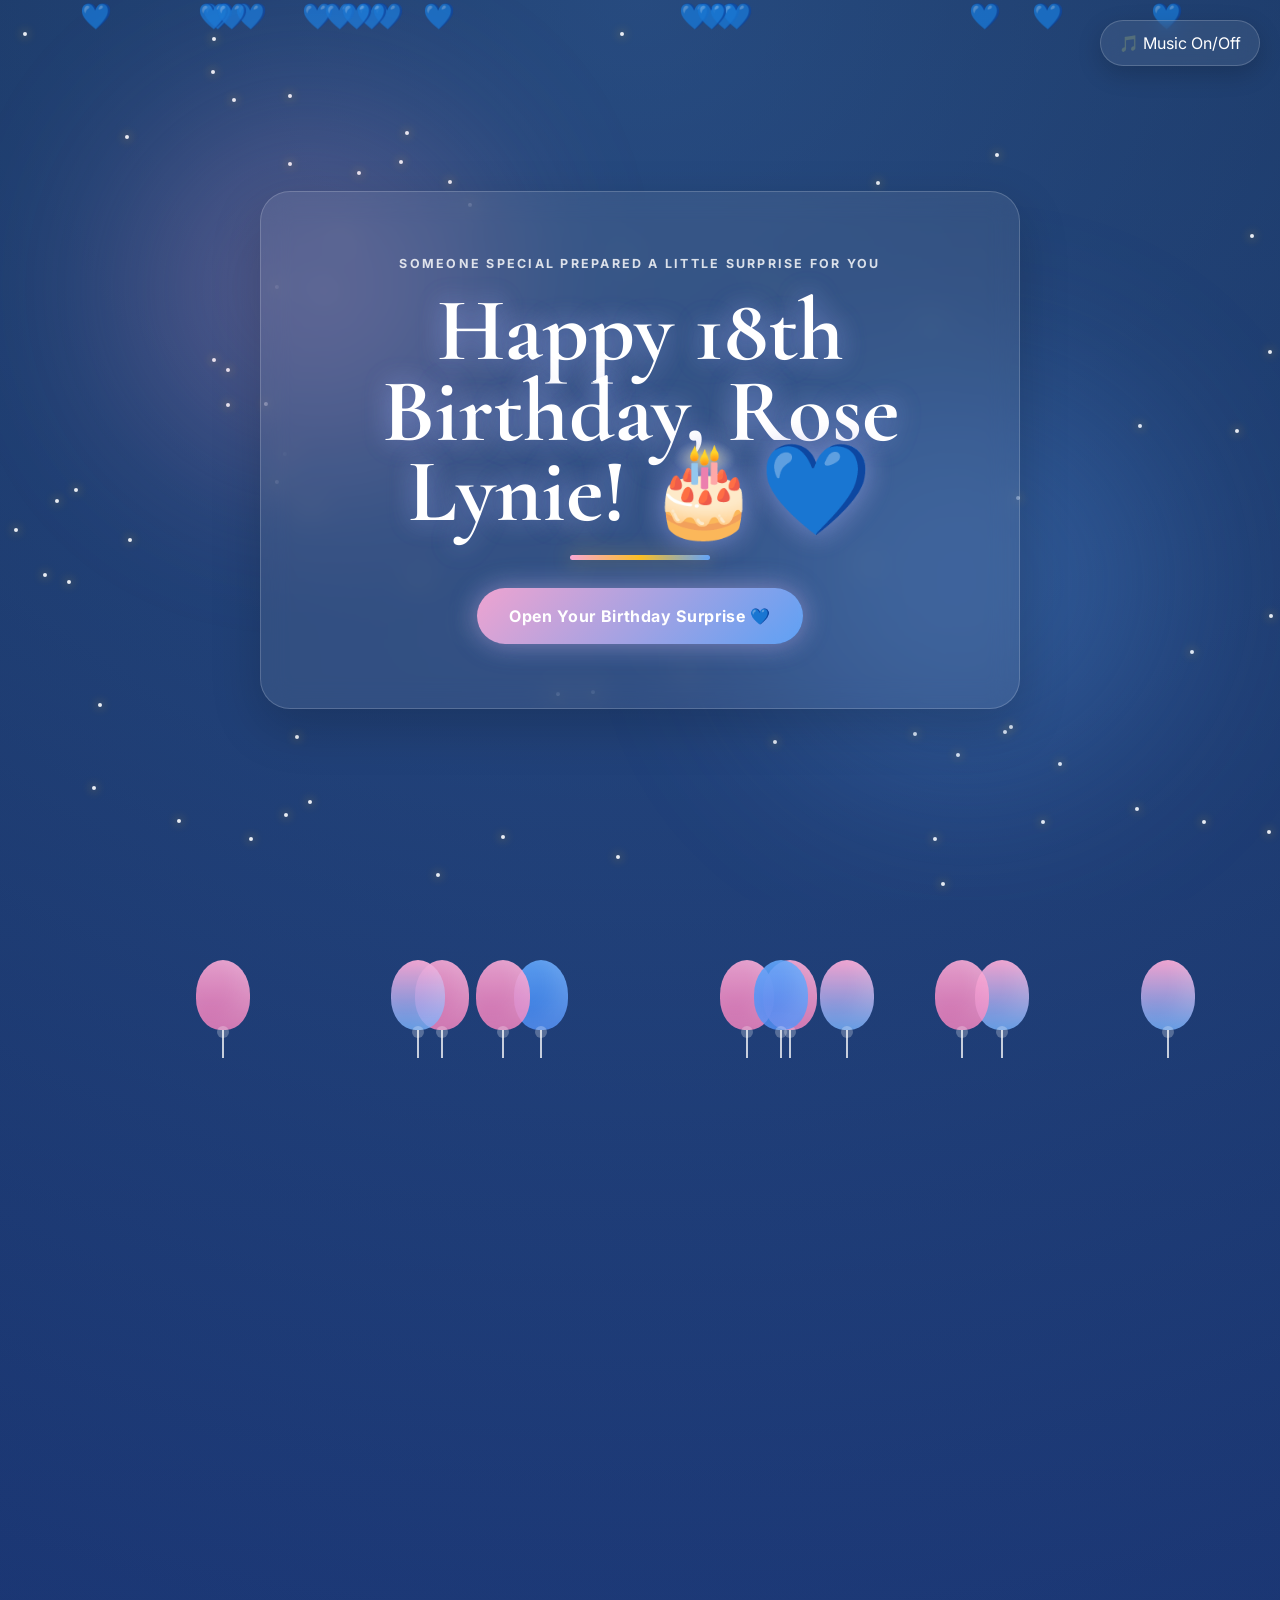
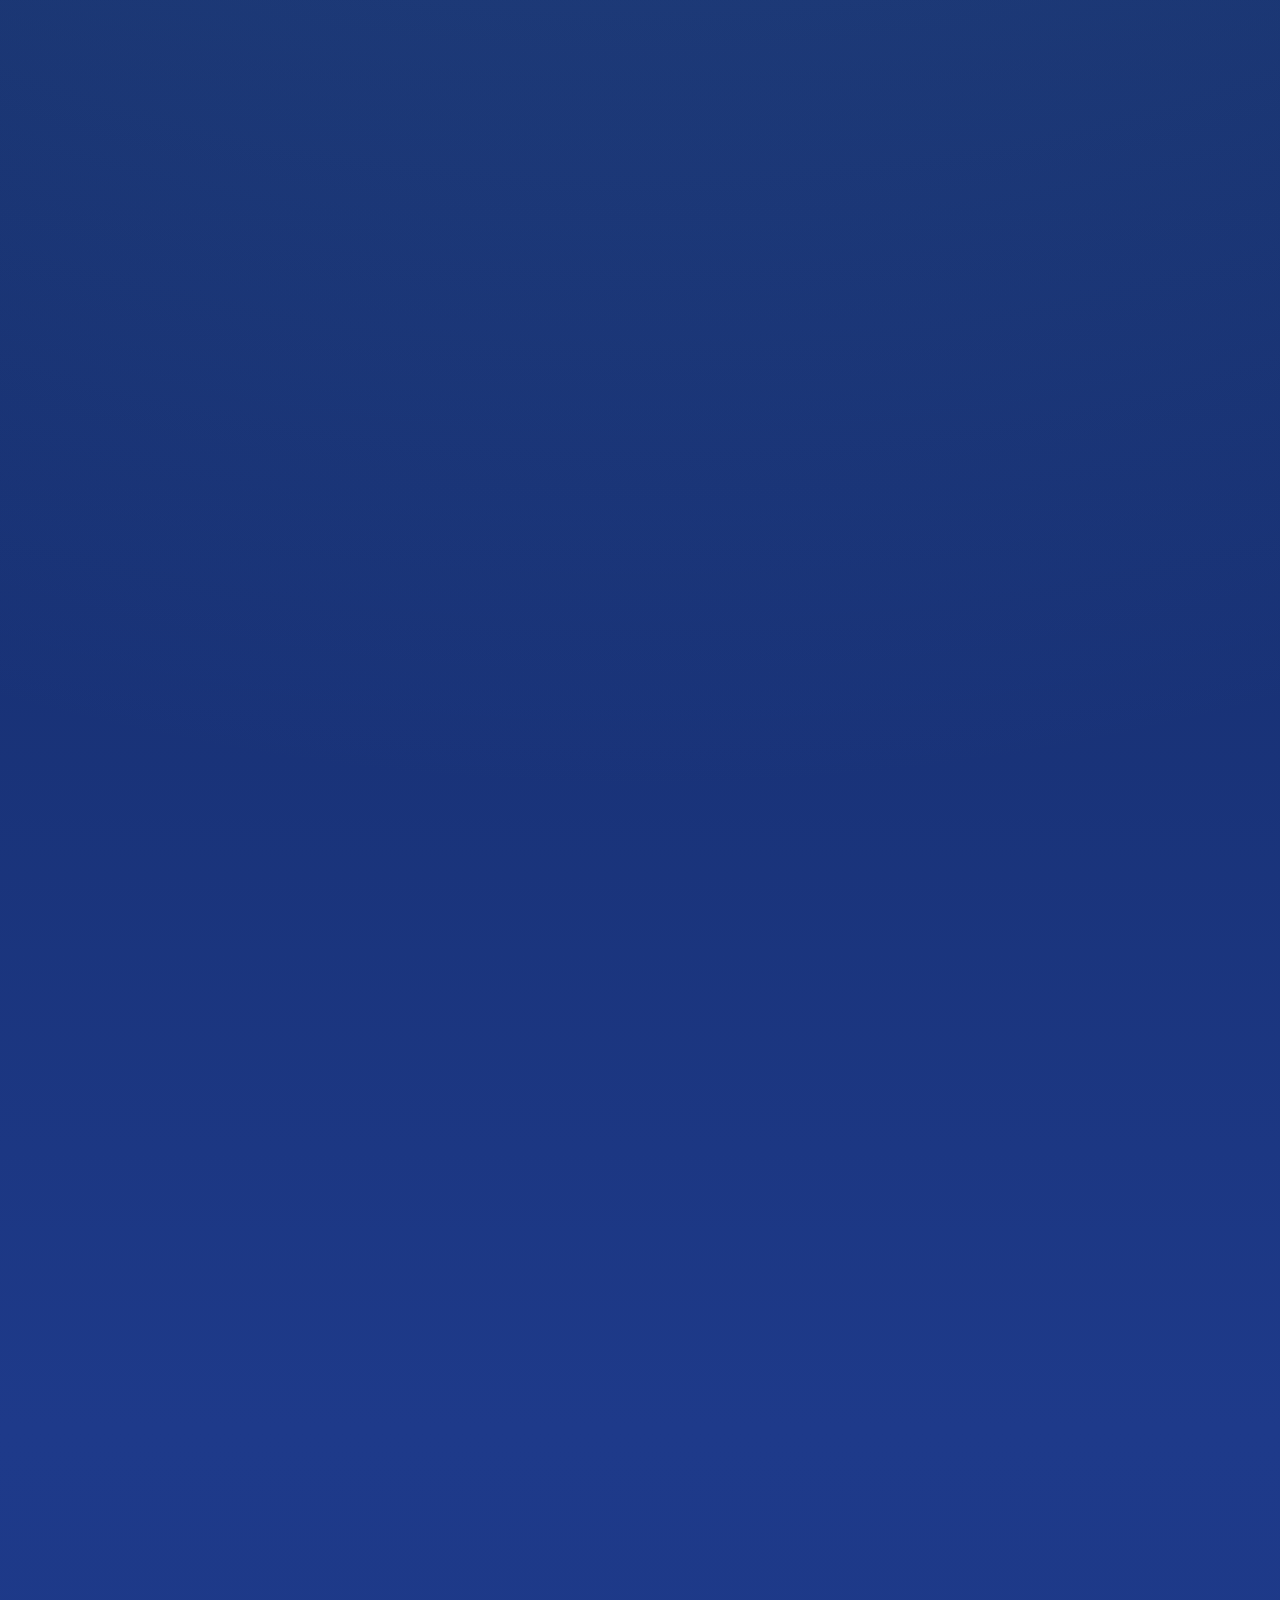
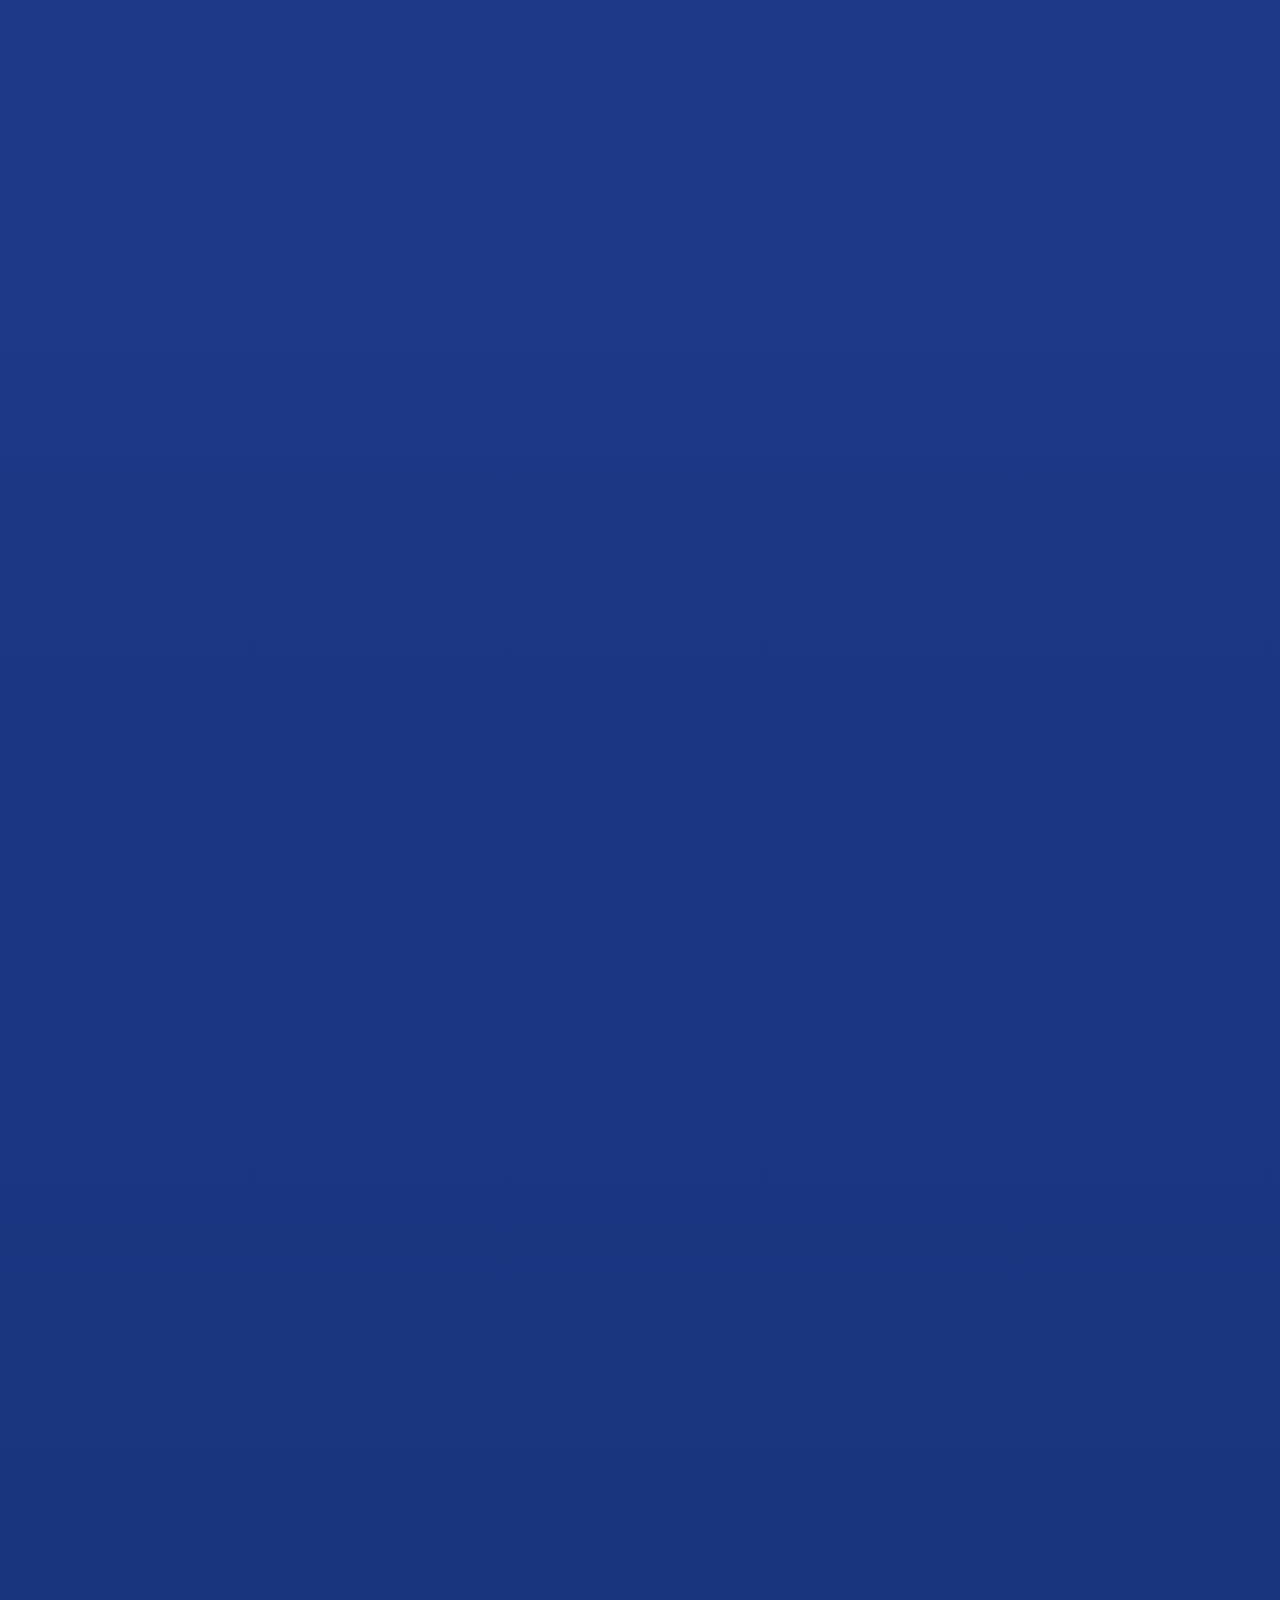
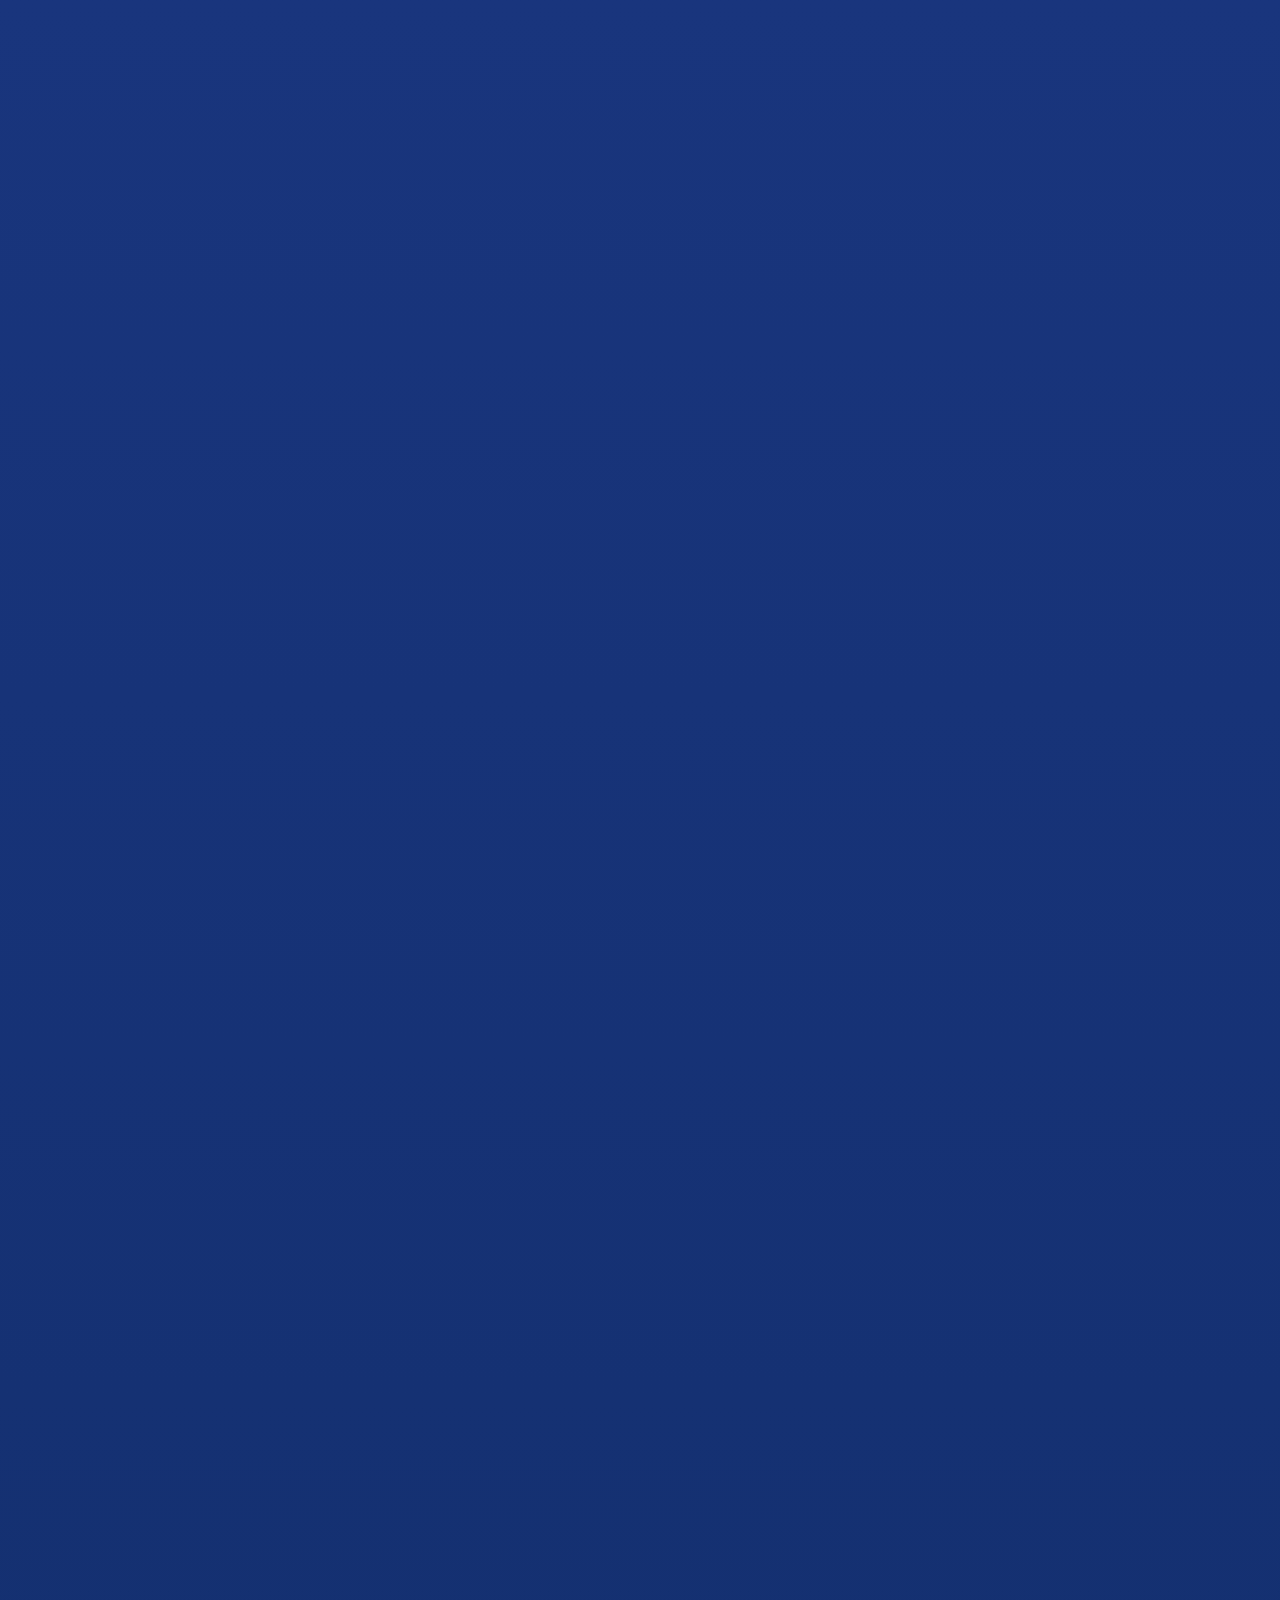
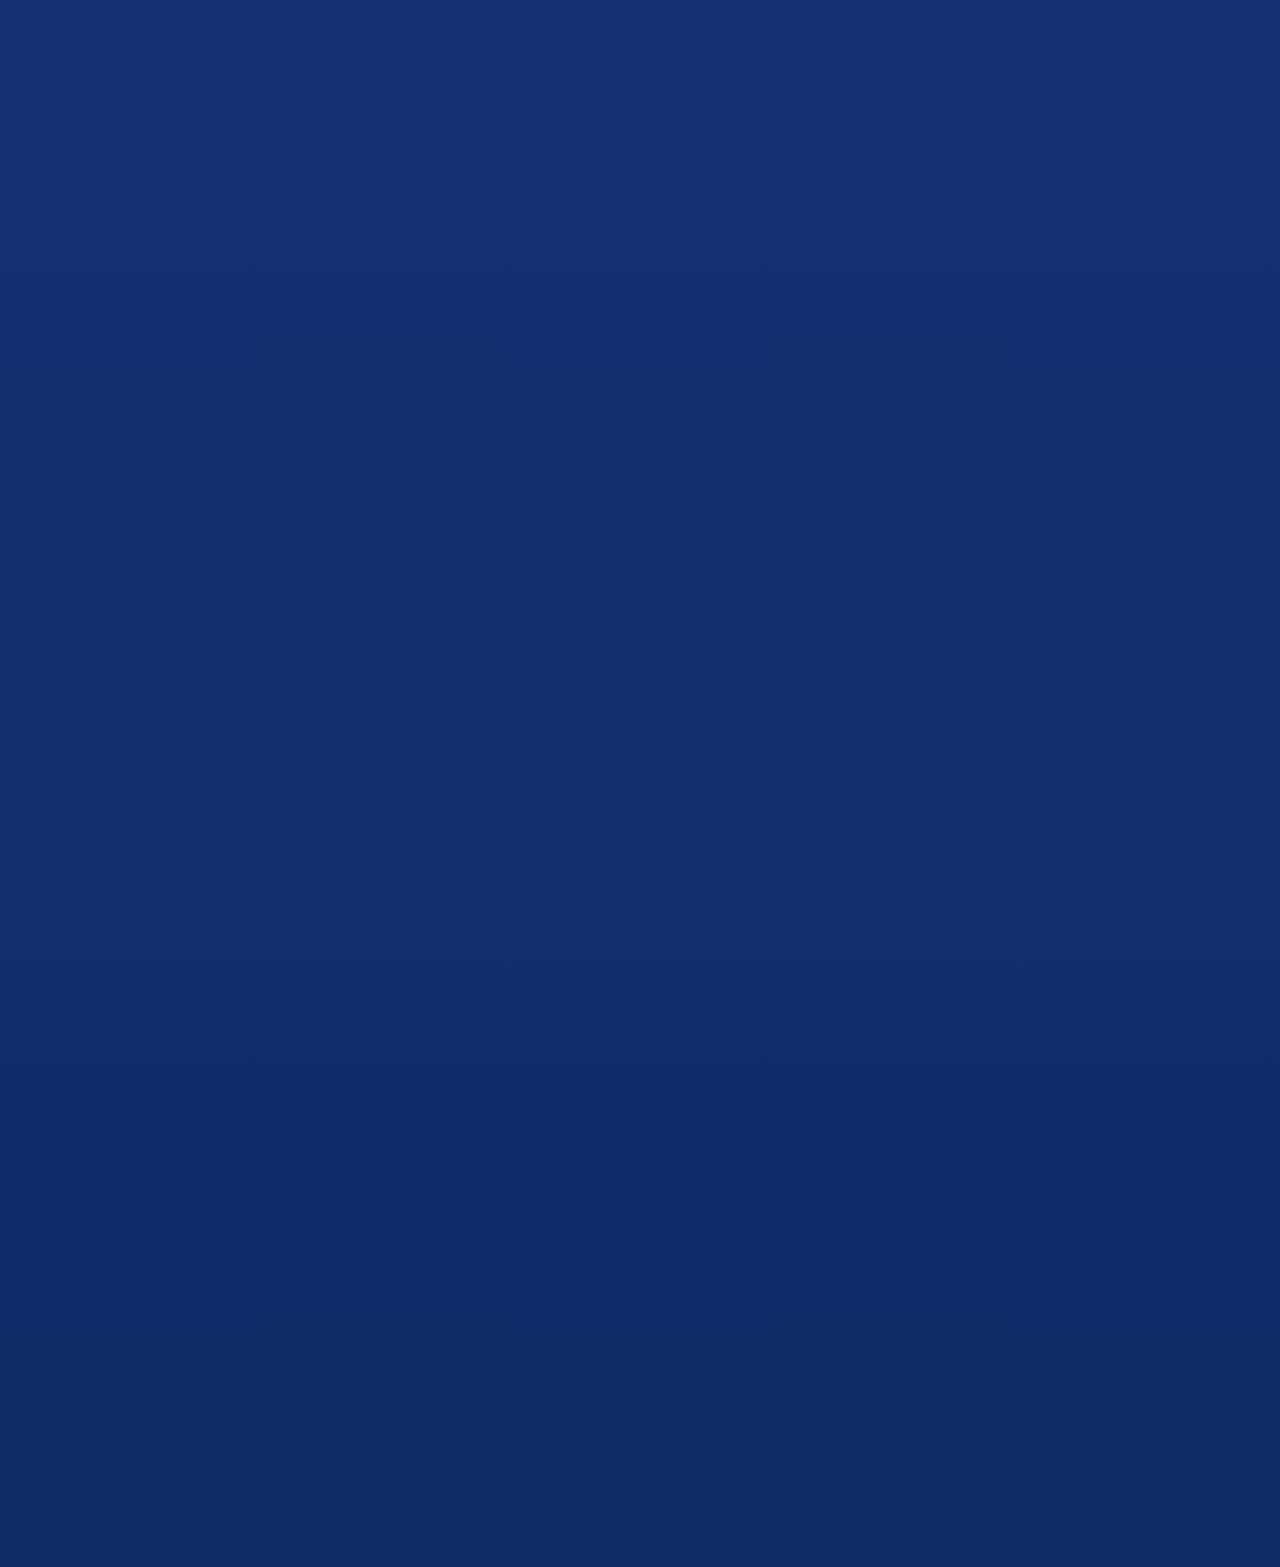
==== index.html @ 97303568 "Add files via upload" ====
<!DOCTYPE html>
<html lang="en">
  <head>
    <meta charset="UTF-8" />
    <meta name="viewport" content="width=device-width, initial-scale=1.0" />
    <title>Happy 18th Birthday</title>
    <meta
      name="description"
      content="A romantic 18th birthday surprise for someone truly special."
    />
    <link rel="preconnect" href="https://fonts.googleapis.com" />
    <link rel="preconnect" href="https://fonts.gstatic.com" crossorigin />
    <link
      href="https://fonts.googleapis.com/css2?family=Cormorant+Garamond:wght@500;600;700&family=Inter:wght@400;500;600;700;800&display=swap"
      rel="stylesheet"
    />
    <link rel="stylesheet" href="style.css" />
  </head>
  <body>
    <div class="stars" id="stars"></div>
    <div class="heart-layer" id="heartLayer"></div>
    <div class="balloon-layer" id="balloonLayer"></div>
    <div class="confetti-layer" id="confettiLayer"></div>

    <button id="musicToggleBtn" class="music-toggle" type="button">🎵 Music On/Off</button>

    <section class="landing" id="landingSection">
      <div class="glow glow-one"></div>
      <div class="glow glow-two"></div>

      <div class="landing-card">
        <p class="landing-tag">Someone special prepared a little surprise for you</p>
        <h1 id="mainHeading">Happy 18th Birthday, Rose Lynie! 🎂💙</h1>
        <div class="divider"></div>
        <button id="openSurpriseBtn" class="primary-btn" type="button">
          Open Your Birthday Surprise 💙
        </button>
      </div>
    </section>

    <main class="page-content hidden" id="pageContent">
      <section class="message-section">
        <article class="glass-card message-card">
          <span class="badge">A Little Message For You 💙</span>
          <h2>A Little Message For You 💙</h2>

          <div class="message-body">
            <p class="typed-line" data-typing="true">Happy birthday Rose Lynie!</p>
            <p>
Una sa tanan, HAPPY BIRTHDAY GYUD NIMO! Finally, 18 na ka. Adult na gyud ka, pero para nako, ikaw gihapon tong cute nga girl nga ganahan nako i-chika, samokon, ug usahay tan-awon lang from a distance HAHAHAHA
Bitaw, jokes aside, I’m really happy nga nakaabot ka ani nga age. And honestly, I’m even happier nga nakaila ko nimo.
Kabalo ka, funny kaayo kay wala man gyud ko nag-expect nga mahimong close ta. At first, ordinary friend lang unta, pero somewhere along the way, nahimo ka nga someone special sa ako.
And I don't know if you notice it, pero naa gyud kay something nga makapadani sa imong presence. Kanang bisag simple ra imong buhaton, somehow, ma-notice gihapon nako.
Mao siguro nga usahay maglibog ko kung girl best friend ba gyud akong tawag nimo or 
girl nga akong sge ug samokon sa call pero akong gitago-tago lang ni kay maulaw sya mag pakita sa iyahang nawonh chrizz lang HAHAHAHA
Pero seriously, I really appreciate you.
            </p>
            <p>
              I appreciate your personality, your smile, your way of talking, and even those little things about you nga basin wala ka kabantay pero somehow, cute kaayo para nako.
And yes, basin moingon ka nga OA ra kaayo ko karon kay birthday nimo.
Birthday privilege nimo ni. Pwede ko mahimong sweet karon.
Pero I hope you know nga every word I’m saying here is sincere.
I want you to know nga you deserve to be happy.
You deserve people who will appreciate you, respect you, listen to you, and stay even when things aren't easy.
And if ever naa kay bad days, please don't think nga kinahanglan nimo itago tanan.
You can always talk to me.
If you're sad, chika ta.
If you're stressed, paminawon tika.
If you're happy, I want to hear about it.
If you have random stories, isulti lang nako.
If you're bored…
            </p>
            <p>
              Well, naa man ko. Samokon tika HAHAHA
And if ever you're looking for someone to make you smile, I can volunteer HAHAHA
But honestly, one thing I really admire about you is that you don't need to try too hard to be special
You're just you
And somehow, that's already enough to make someone like me smile whenever I see you
I know we're still new friends, and maybe I shouldn't be saying too much, but I don't want to miss the chance to tell you how much I appreciate having you in my life
Because sometimes, people come into our lives unexpectedly, and before we even realize it, they become someone we don't want to lose
You're becoming that kind of person to me.
And maybe that's why I care about our friendship more than I expected.
Maybe that's also why I sometimes get a little excited whenever I see your message
Maybe that's why I sometimes smile at my phone like an idiot joke lang bya ahh 
Ikaw ra gyud ang reason nganong usahay buang-buang ko'g smile sa cellphone HAHAHA
But don't let that get to your head, okay?
            </p>
            <p>
              Although,
You are pretty, so maybe you can let it get to your head a little
On your 18th birthday, I hope you realize how beautiful your life can become
You're still so young, and you have so many things ahead of you
There will be people you'll meet, places you'll go, dreams you'll chase, mistakes you'll make, and memories you'll create
I hope that through everything, you never forget your worth
Don't settle for people who make you question whether you're enough
You deserve someone who makes you feel appreciated without making you beg for it
Someone who chooses you
Someone who listens to you
Someone who makes you laugh
Someone who makes you feel safe
Someone who looks at you and thinks
She's worth keeping
            </p>
            <p>
              And honestly…
I hope someday you find someone like that.
Although…
kung ako gani, pwede ra pud HAHAHAHA
Okay, okay, joke lang! HAHAHA
Unless…
            </p>
            <p>
              Amping pirmi, okay? Ayaw kalimot nga naa ra ko diri para nimo. No matter what happens, I will always
              be happy to support you, cheer for you, and remind you that you are never alone. Your dreams matter,
              your happiness matters, and I hope you always remember how worthy you are of all the good things life has to offer.
            </p>
            <p class="typed-line" data-typing="true">
              Ug basin... naa koy gamay nga feelings nga lisod itago HUHUHUHU
            </p>
            <p>
              Anyway, I hope you achieve all the dreams you've been praying for
I hope your future is filled with success
I hope your family stays healthy
I hope you meet people who genuinely care about you
I hope you experience the kind of happiness that makes you forget about all the bad days you've had
And I hope that someday, when you're older, you'll look back at your 18th birthday and remember how happy you were
Maybe you'll even remember this long message from that one guy who was supposedly just your “samokan na friend HAHHAHHA”
And if you do remember it, I hope you smile
Because somewhere in this very long message is a guy who genuinely cares about you more than he probably should
I don't know what the future holds for us
Maybe we'll stay best friends
Maybe we'll become even closer
Maybe life will take us in different directions
Or maybe…
something unexpected might happen.
Who knows, right?
            </p>
            <p>
              For now, I'm just happy that I get to call you my girlbestfriend if ever? hehhe
And I'm thankful that I met you
So please, don't ever think you're just another person in my life
You're not
You're someone I genuinely want to see happy
Someone I want to see succeed
Someone I want to see achieve her dreams
And someone I wouldn't mind having in my life for a very, very long time
So again
Happy 18th Birthday, sa pretty girl nako na friend na sapoton na si Lynie
Yes, I said pretty girl
Don't get too kilig HAHAHAHA
Enjoy your day
Enjoy being 18
Take lots of pictures
Laugh a lot
Make memories
And please, smile today.
            </p>
            <p>
              Although, honestly
Mas ganahan ko kung ako ang reason sa imong smile.
And before I end this message, I just want to say one last thing
Thank you for coming into my life
Thank you for being my friend.
Thank you for all the little conversations and moments that we've shared
And thank you for being someone who makes ordinary days feel a little more special
I don't know if you realize it, but you're already important to me
Maybe more important than you think

So if someday you wonder if there's someone who's quietly rooting for you, cheering for you, and hoping you achieve everything you want
I'm here.
Your friend na samokan HAHHHA.
Your listener.
Your number-one supporter.
And maybe

your secret admirer chrizz lang
HAHAHAHA.

            </p>
            <p>
              I hope this year brings you more reasons to smile, more dreams to chase,
              and more love to feel than you ever imagined. Keep shining, keep being you, and always remember that someone
              is quietly so happy you exist.

              Okay, enough na kay basin ma-fall ka nako HAHHAHAHH
But seriously, happy birthday.
May God bless you with a beautiful life, protect you wherever you go, guide you in every decision, and give you the happiness that you truly deserve
Stay beautiful
Stay kind
Stay the girl that you are
And please…
don't change too much, kay basin samot ko ma-fall huhu
Happy 18th birthday sa imoha Lynie
Enjoy your day, pretty. You deserve it.
18 ka na, pero bawal gihapon ko nimo kalimtan.
            </p>
          </div>
        </article>
      </section>

      <section class="memories-section">
        <div class="section-heading">
          <span class="badge">Memories</span>
          <h3>Our Little Memories 📸</h3>
        </div>

        <div class="gallery-grid">
          <figure class="memory-card">
            <img src="https://images.unsplash.com/photo-1529156069898-49953e39b3ac?auto=format&fit=crop&w=900&q=80" alt="Memory 1" />
            <figcaption>One of my favorite memories.</figcaption>
          </figure>
          <figure class="memory-card">
            <img src="https://images.unsplash.com/photo-1517841905240-472988babdf9?auto=format&fit=crop&w=900&q=80" alt="Memory 2" />
            <figcaption>A moment I'll always remember.</figcaption>
          </figure>
          <figure class="memory-card">
            <img src="https://images.unsplash.com/photo-1524504388940-b1c1722653e1?auto=format&fit=crop&w=900&q=80" alt="Memory 3" />
            <figcaption>Just another reason to smile.</figcaption>
          </figure>
        </div>
      </section>

      <section class="reasons-section reveal-on-scroll">
        <div class="section-heading">
          <span class="badge">18 Reasons</span>
          <h3>Why You’re So Special ✨</h3>
        </div>

        <div class="reasons-grid" id="reasonsGrid"></div>
      </section>

      <section class="cake-section reveal-on-scroll">
        <div class="section-heading">
          <span class="badge">Birthday Time</span>
          <h3>18 Sweet Wishes 🎂</h3>
        </div>

        <div class="cake-wrapper">
          <div class="cake" aria-label="Animated birthday cake with 18 candles">
            <div class="candle" style="--left: 8%;"><span class="flame"></span></div>
            <div class="candle" style="--left: 16%;"><span class="flame"></span></div>
            <div class="candle" style="--left: 24%;"><span class="flame"></span></div>
            <div class="candle" style="--left: 32%;"><span class="flame"></span></div>
            <div class="candle" style="--left: 40%;"><span class="flame"></span></div>
            <div class="candle" style="--left: 48%;"><span class="flame"></span></div>
            <div class="candle" style="--left: 56%;"><span class="flame"></span></div>
            <div class="candle" style="--left: 64%;"><span class="flame"></span></div>
            <div class="candle" style="--left: 72%;"><span class="flame"></span></div>
            <div class="candle" style="--left: 80%;"><span class="flame"></span></div>
            <div class="candle" style="--left: 88%;"><span class="flame"></span></div>
            <div class="candle" style="--left: 12%;"><span class="flame"></span></div>
            <div class="candle" style="--left: 20%;"><span class="flame"></span></div>
            <div class="candle" style="--left: 28%;"><span class="flame"></span></div>
            <div class="candle" style="--left: 36%;"><span class="flame"></span></div>
            <div class="candle" style="--left: 44%;"><span class="flame"></span></div>
            <div class="candle" style="--left: 52%;"><span class="flame"></span></div>
            <div class="candle" style="--left: 60%;"><span class="flame"></span></div>
            <div class="cake-top"></div>
            <div class="cake-middle"></div>
            <div class="cake-bottom"></div>
          </div>

          <button id="wishBtn" class="wish-btn" type="button">Make a Wish 🕯️</button>
          <p id="wishMessage" class="wish-message hidden">
            I hope your wish comes true. You deserve it.
          </p>
        </div>
      </section>

      <section class="surprise-section">
        <button id="finalSurpriseBtn" class="surprise-btn" type="button">One Last Surprise 🎁</button>

        <div id="finalReveal" class="final-reveal hidden">
          <p class="reveal-line reveal-first">Okay... one last thing.</p>
          <p class="reveal-line">You're not just my friend anymore...</p>
          <p class="reveal-line">
        Wait… naa pa diay koy last surprise para nimo.

Ug before gyud ko mo-end ani nga message, naa koy last surprise para nimo.

Karon, wala ni'y joke. Wala pud ni'y pang-flirt. Gusto lang gyud nako nga basahon nimo ni hinay-hinay
Salamat kay nahimo kang part sa akong life, bisan bag-o pa ta nagkaila. Salamat sa friendship nga wala gyud nako gi-expect nga mahitabo. Salamat sa atong mga storya, mga katawa, random nga chika, ug bisan sa mga gagmay nga moments nga basin para nimo ordinaryo ra, pero para nako, memories na gihapon
Basin wala ka kabantay, pero usahay, ang imong presence alone kay makapa-better sa adlaw sa usa ka tawo
Ug ako, usa ko ana
Dili ko kabalo kung asa ta dad-on sa life puhon. Basin mas mahimong close pa ta, basin mahimong busy ta sa atong tagsa-tagsa ka kinabuhi, or basin puhon, magkatawa ta kung mahinumdoman nato kung giunsa ba gyud ta pagkahimong friends
Pero bisan unsa pa mahitabo sa future, gusto nako nga mahibaw-an nimo nga thankful gyud ko nga nakaila ko nimo
Ug kung moabot ang panahon nga mahimong lisod ang life para nimo, hinaot nga mahinumdoman nimo ang girl nga nag-18 karon
Hinumdumi nga strong ka
Hinumdumi nga naa kay mga tawo nga nahigugma ug nag-care nimo
Hinumdumi nga naa kay mga tawo nga nagtuo nimo
Ug hinumdumi nga dili kinahanglan perfect ka para ma-deserve nimo ang mga nindot nga butang sa life
Deserve nimo mahimong happy bisan sa mga adlaw nga feeling nimo dili ka deserving sa happiness
Deserve nimo ang kindness bisan usahay ikaw mismo kay harsh kaayo sa imong kaugalingon
Ug deserve nimo ang mga tawo nga mopabilin, dili lang kung okay ang tanan, pero labi na kung dili okay ang tanan
Mao na akong wish para nimo as your friend: hinaot nga dili nimo mawala ang maayong heart nga naa nimo
Padayon nga mahimong kind
Padayon nga magdamgo
Padayon nga mukatawa
Padayon nga mutuo sa imong kaugalingon
Ug bisag unsa pa kadako imong maabot puhon, hinaot nga dili nimo makalimtan ang simple nga version sa imong kaugalingon nga gusto ra mahimong happy ug gusto pud makahatag ug happiness sa mga tawo sa iyang palibot
Ug kung puhon maabot na nimo tanan nga imong gipangandoy, hinaot nga mahinumdoman nimo nga naa'y usa ka friend nga hilom lang nga nag-support ug nag-cheer para nimo gikan pa sa sinugdanan
Ako to
Basin dili nako pirmi isulti
Basin mas hilig ko mag-joke-joke.
Basin usahay samokon tika AHHAHHAHAHAH
Pero seryoso, gusto gyud nako makita ka nga mag-succeed
Gusto nako makita ka nga happy
Gusto nako makita ka nga mahimong person nga gusto nimo mahimong puhon
Ug bisan unsa pa ang mahitabo sa future, thankful gihapon ko nga sa usa ka point sa akong life, nakaila ko ug someone like you.
Mao ni akong last birthday wish para nimo
Hinaot nga ang sunod nga mga chapter sa imong life mas mahimong malinawon ug mas nindot kaysa sa mga chapter nga imong naagian. Hinaot nga hatagan ka ug courage nga sundon imong mga dreams, strength nga atubangon imong mga struggles, ug mga tawo nga tinuod gyud nga maka-appreciate sa kung kinsa ka
Ug kung puhon malibog ka sa imong life, hinaot nga mahinumdoman nimo ni:
Dili kinahanglan nga kabalo na ka sa tanan karon. 18 pa ka. Bag-o pa gyud nagsugod imong storya
So go and live it
Masayop ka
Makat-on ka
Mukatawa ka
Maghimo ka ug memories
I-enjoy nimo imong life
Ug labaw sa tanan
pagmalipayon
Salamat kay nagpabilin kang ikaw.
Salamat kay nahimo kang friend nako.
Ug salamat kay nahimo kang usa sa mga tawo nga thankful kaayo ko nga akong nakaila
Happy birthday. Welcome to 18
And one last thing
Kung puhon huna huna ka balik ani nga message, unta nga dili lang nimo mahinumdoman ang mga words nga akong gisulti.
unta nga mahinumdoman nimo nga sa imong 18th birthday, naa'y usa ka friend nga tinuod gyud nga nalipay nga naa ka sa iyang life.
Amping pirmi ha 
Ayaw kalimti nga proud ko nimo.
And wherever life takes you,I’ll always be rooting for you
Happy birthday
Imong annoying pero genuine nga friend.</p>
        </div>
      </section>

      <footer class="final-footer">
        <p>Happy 18th Birthday, Rose Lynie! 🎂💙</p>
        <p>Keep smiling. Keep being you.</p>
        <p>And always remember...</p>
        <p>Someone out here is secretly very happy that you exist. 💙</p>
      </footer>
    </main>

    <script src="script.js"></script>
  </body>
</html>
---- style.css ----
:root {
  --deep-blue: #1E3A8A;
  --deep-blue-2: #142d6d;
  --sky-blue: #60A5FA;
  --soft-pink: #F9A8D4;
  --white: #FFFFFF;
  --gold: #FBBF24;
  --navy-soft: rgba(30, 58, 138, 0.7);
  --pink-soft: rgba(249, 168, 212, 0.28);
  --glass: rgba(255, 255, 255, 0.08);
  --glass-border: rgba(255, 255, 255, 0.18);
  --shadow: rgba(11, 26, 74, 0.4);
}

* {
  box-sizing: border-box;
  margin: 0;
  padding: 0;
}

html {
  scroll-behavior: smooth;
}

body {
  font-family: "Inter", sans-serif;
  background: radial-gradient(circle at top, rgba(96, 165, 250, 0.35), transparent 30%),
    linear-gradient(180deg, #081a3d 0%, var(--deep-blue) 38%, #102c66 100%);
  color: var(--white);
  min-height: 100vh;
  overflow-x: hidden;
  position: relative;
}

img {
  max-width: 100%;
  display: block;
}

button {
  font: inherit;
  cursor: pointer;
  border: none;
  transition: transform 0.25s ease, box-shadow 0.25s ease, opacity 0.25s ease;
}

button:hover {
  transform: translateY(-2px);
}

button:active {
  transform: translateY(1px) scale(0.99);
}

.hidden {
  opacity: 0;
  visibility: hidden;
  pointer-events: none;
  transform: translateY(30px);
}

.visible {
  opacity: 1;
  visibility: visible;
  pointer-events: auto;
  transform: translateY(0);
}

.stars,
.heart-layer,
.balloon-layer,
.confetti-layer {
  position: fixed;
  inset: 0;
  pointer-events: none;
  z-index: 0;
}

.star {
  position: absolute;
  width: 4px;
  height: 4px;
  border-radius: 50%;
  background: rgba(255, 255, 255, 0.9);
  box-shadow: 0 0 10px rgba(251, 191, 36, 0.8);
  animation: twinkle 3s ease-in-out infinite alternate;
}

@keyframes twinkle {
  0% {
    transform: scale(0.7);
    opacity: 0.4;
  }
  100% {
    transform: scale(1.5);
    opacity: 1;
  }
}

.heart {
  position: absolute;
  font-size: clamp(1.1rem, 2vw, 1.7rem);
  opacity: 0.8;
  animation: floatHeart 12s linear infinite;
}

@keyframes floatHeart {
  0% {
    transform: translateY(100vh) scale(0.8) rotate(12deg);
    opacity: 0;
  }
  15% {
    opacity: 0.8;
  }
  100% {
    transform: translateY(-20vh) scale(1.2) rotate(-12deg);
    opacity: 0;
  }
}

.balloon {
  position: absolute;
  bottom: -130px;
  width: 54px;
  height: 70px;
  border-radius: 50% 50% 45% 45%;
  background: linear-gradient(180deg, rgba(249, 168, 212, 0.95), rgba(96, 165, 250, 0.8));
  box-shadow: inset -12px -12px 20px rgba(255, 255, 255, 0.12);
  animation: balloonFloat 14s ease-in-out infinite;
}

.balloon:nth-child(3n) {
  background: linear-gradient(180deg, rgba(96, 165, 250, 0.9), rgba(59, 130, 246, 0.8));
}

.balloon:nth-child(2n) {
  background: linear-gradient(180deg, rgba(249, 168, 212, 0.9), rgba(244, 114, 182, 0.8));
}

.balloon::before {
  content: "";
  position: absolute;
  width: 2px;
  height: 28px;
  background: rgba(255, 255, 255, 0.75);
  left: 50%;
  bottom: -28px;
  transform: translateX(-50%);
}

.balloon::after {
  content: "";
  position: absolute;
  width: 12px;
  height: 12px;
  border-radius: 50%;
  background: rgba(255, 255, 255, 0.25);
  left: 50%;
  bottom: -8px;
  transform: translateX(-50%);
}

@keyframes balloonFloat {
  0% {
    transform: translate(0, 0) scale(0.7);
    opacity: 0;
  }
  15% {
    opacity: 1;
  }
  100% {
    transform: translate(20px, -120vh) scale(1.12);
    opacity: 0;
  }
}

.confetti-piece {
  position: absolute;
  top: -30px;
  width: 12px;
  height: 18px;
  border-radius: 6px;
  animation: confettiFall 2.8s ease-in forwards;
}

@keyframes confettiFall {
  0% {
    transform: translate3d(0, 0, 0) rotate(0deg);
    opacity: 1;
  }
  100% {
    transform: translate3d(var(--x), 110vh, 0) rotate(540deg);
    opacity: 0;
  }
}

.music-toggle {
  position: fixed;
  top: 20px;
  right: 20px;
  z-index: 20;
  padding: 12px 18px;
  border-radius: 999px;
  background: rgba(255, 255, 255, 0.08);
  border: 1px solid var(--glass-border);
  color: var(--white);
  box-shadow: 0 8px 24px rgba(0, 0, 0, 0.18);
  backdrop-filter: blur(10px);
}

.landing {
  min-height: 100vh;
  display: grid;
  place-items: center;
  position: relative;
  z-index: 1;
  padding: 24px 18px;
  overflow: hidden;
}

.glow {
  position: absolute;
  filter: blur(90px);
  opacity: 0.5;
  border-radius: 50%;
  animation: glowMove 10s ease-in-out infinite alternate;
}

.glow-one {
  width: 360px;
  height: 360px;
  background: rgba(249, 168, 212, 0.45);
  top: 12%;
  left: 10%;
}

.glow-two {
  width: 420px;
  height: 420px;
  background: rgba(96, 165, 250, 0.45);
  right: 8%;
  bottom: 12%;
}

@keyframes glowMove {
  from {
    transform: translateY(0) scale(1);
  }
  to {
    transform: translateY(-20px) scale(1.1);
  }
}

.landing-card {
  width: min(760px, 100%);
  text-align: center;
  background: rgba(255, 255, 255, 0.08);
  border: 1px solid var(--glass-border);
  border-radius: 30px;
  padding: clamp(28px, 5vw, 64px);
  box-shadow: 0 18px 50px rgba(0, 0, 0, 0.18);
  backdrop-filter: blur(14px);
  position: relative;
  z-index: 2;
}

.landing-tag {
  color: rgba(255, 255, 255, 0.82);
  text-transform: uppercase;
  letter-spacing: 0.18em;
  font-size: 0.78rem;
  font-weight: 700;
}

h1 {
  margin-top: 20px;
  font-family: "Cormorant Garamond", serif;
  font-size: clamp(3rem, 7vw, 7rem);
  line-height: 0.9;
  color: var(--white);
  text-shadow: 0 0 26px rgba(96, 165, 250, 0.42), 0 0 30px rgba(249, 168, 212, 0.32);
}

.divider {
  width: 140px;
  height: 5px;
  margin: 22px auto 28px;
  border-radius: 999px;
  background: linear-gradient(90deg, var(--soft-pink), var(--gold), var(--sky-blue));
  box-shadow: 0 0 20px rgba(251, 191, 36, 0.4);
}

.primary-btn,
.wish-btn,
.surprise-btn {
  border-radius: 999px;
  padding: 18px 32px;
  font-weight: 700;
  letter-spacing: 0.04em;
  color: var(--white);
  background: linear-gradient(135deg, rgba(249, 168, 212, 0.95), rgba(96, 165, 250, 0.95));
  box-shadow: 0 0 24px rgba(249, 168, 212, 0.35), 0 0 30px rgba(96, 165, 250, 0.3);
}

.page-content {
  width: min(1180px, calc(100% - 28px));
  margin: 0 auto 80px;
  position: relative;
  z-index: 1;
  transition: all 0.7s ease;
}

.message-section,
.memories-section,
.cake-section,
.surprise-section {
  margin-top: 30px;
}

.envelope-wrapper {
  display: flex;
  justify-content: center;
  margin-bottom: 28px;
}

.envelope {
  position: relative;
  width: min(90vw, 520px);
  height: 290px;
  border-radius: 24px;
  background: linear-gradient(180deg, rgba(255, 255, 255, 0.12), rgba(255, 255, 255, 0.05));
  border: 1px solid var(--glass-border);
  overflow: hidden;
  box-shadow: 0 22px 58px rgba(9, 18, 49, 0.38);
  cursor: pointer;
}

.envelope::before,
.envelope::after {
  content: "";
  position: absolute;
  inset: 0;
}

.envelope::before {
  background: linear-gradient(135deg, transparent 49.8%, rgba(249, 168, 212, 0.22) 50%, transparent 50.4%);
  clip-path: polygon(0 0, 50% 62%, 100% 0, 100% 100%, 0 100%);
}

.envelope::after {
  background: linear-gradient(225deg, transparent 49.8%, rgba(96, 165, 250, 0.2) 50%, transparent 50.4%);
  clip-path: polygon(0 0, 100% 0, 50% 62%);
}

.envelope-flap {
  position: absolute;
  inset: 0;
  clip-path: polygon(0 0, 50% 62%, 100% 0);
  background: linear-gradient(180deg, rgba(249, 168, 212, 0.7), rgba(214, 233, 255, 0.8));
  transform-origin: top center;
  transform: rotateY(0deg);
  transition: transform 0.9s ease;
  z-index: 2;
}

.envelope.opened .envelope-flap {
  transform: rotateY(180deg);
}

.letter {
  position: absolute;
  left: 50%;
  top: 57%;
  width: min(82%, 360px);
  padding: 22px 18px;
  background: rgba(255, 255, 255, 0.2);
  border: 1px solid rgba(255, 255, 255, 0.2);
  border-radius: 18px;
  transform: translate(-50%, -50%) rotate(-1deg);
  box-shadow: 0 18px 36px rgba(8, 18, 49, 0.2);
  opacity: 0;
  transition: opacity 0.7s ease, transform 0.7s ease;
}

.envelope.opened .letter {
  opacity: 1;
  transform: translate(-50%, -50%) rotate(0deg);
}

.letter-inner {
  position: relative;
  min-height: 120px;
  display: grid;
  place-items: center;
  text-align: center;
}

.stamp {
  position: absolute;
  right: 12px;
  top: 10px;
  font-size: 1.8rem;
}

.letter p {
  font-size: 1.02rem;
  line-height: 1.6;
  color: var(--white);
  font-weight: 600;
}

.glass-card {
  background: rgba(255, 255, 255, 0.08);
  border: 1px solid var(--glass-border);
  border-radius: 30px;
  box-shadow: 0 20px 50px rgba(10, 20, 46, 0.22);
  backdrop-filter: blur(16px);
}

.message-card {
  padding: clamp(22px, 4vw, 44px);
}

.badge {
  display: inline-block;
  padding: 10px 16px;
  border-radius: 999px;
  background: rgba(249, 168, 212, 0.15);
  border: 1px solid rgba(249, 168, 212, 0.55);
  color: var(--soft-pink);
  letter-spacing: 0.08em;
  text-transform: uppercase;
  font-size: 0.7rem;
  font-weight: 700;
}

.message-card h2,
.section-heading h3 {
  margin-top: 16px;
  font-family: "Cormorant Garamond", serif;
  font-size: clamp(2.4rem, 4vw, 3.4rem);
  line-height: 1;
  text-align: center;
}

.message-body {
  margin-top: 28px;
  display: grid;
  gap: 18px;
}

.message-body p {
  color: rgba(255, 255, 255, 0.9);
  line-height: 1.9;
  font-size: clamp(1.02rem, 2vw, 1.18rem);
}

.typed-line {
  color: var(--soft-pink) !important;
  font-weight: 700;
}

.section-heading {
  text-align: center;
  margin: 26px 0 20px;
}

.gallery-grid {
  display: grid;
  grid-template-columns: repeat(3, minmax(180px, 1fr));
  gap: 18px;
  margin-top: 30px;
}

.reveal-on-scroll {
  opacity: 0;
  transform: translateY(28px);
  transition: opacity 0.7s ease, transform 0.7s ease;
}

.reveal-on-scroll.is-visible {
  opacity: 1;
  transform: translateY(0);
}

.reasons-grid {
  display: grid;
  grid-template-columns: repeat(3, minmax(160px, 1fr));
  gap: 18px;
  margin-top: 28px;
}

.reason-card {
  position: relative;
  padding: 22px 18px;
  border-radius: 22px;
  background: linear-gradient(180deg, rgba(255, 255, 255, 0.1), rgba(96, 165, 250, 0.08));
  border: 1px solid rgba(255, 255, 255, 0.15);
  box-shadow: 0 12px 26px rgba(5, 12, 32, 0.18);
  text-align: center;
  color: var(--white);
  transition: transform 0.3s ease, border-color 0.3s ease, box-shadow 0.3s ease;
}

.reason-card:nth-child(3n + 1) {
  border-color: rgba(249, 168, 212, 0.42);
}

.reason-card:nth-child(3n + 2) {
  border-color: rgba(96, 165, 250, 0.42);
}

.reason-card:nth-child(3n + 3) {
  border-color: rgba(251, 191, 36, 0.42);
}

.reason-card:hover {
  transform: translateY(-6px) rotate(-1deg);
  border-color: rgba(255, 255, 255, 0.35);
  box-shadow: 0 16px 36px rgba(249, 168, 212, 0.12);
}

.reason-number {
  display: inline-flex;
  align-items: center;
  justify-content: center;
  width: 42px;
  height: 42px;
  margin-bottom: 12px;
  border-radius: 50%;
  font-weight: 800;
  background: linear-gradient(135deg, var(--soft-pink), var(--sky-blue));
  color: var(--deep-blue-2);
}

.reason-card p {
  font-size: 0.96rem;
  line-height: 1.6;
  color: rgba(255, 255, 255, 0.9);
}

.memory-card {
  position: relative;
  overflow: hidden;
  border-radius: 24px;
  border: 1px solid rgba(255, 255, 255, 0.2);
  background: rgba(255, 255, 255, 0.04);
  box-shadow: 0 18px 35px rgba(0, 0, 0, 0.18);
  transition: transform 0.4s ease, box-shadow 0.4s ease, border-color 0.4s ease;
}

.memory-card:hover {
  transform: translateY(-6px) scale(1.01);
  border-color: rgba(249, 168, 212, 0.7);
  box-shadow: 0 0 30px rgba(249, 168, 212, 0.2), 0 18px 35px rgba(0, 0, 0, 0.18);
}

.memory-card img {
  width: 100%;
  height: 320px;
  object-fit: cover;
  transition: transform 0.5s ease;
}

.memory-card:hover img {
  transform: scale(1.06);
}

.memory-card figcaption {
  padding: 18px 14px;
  text-align: center;
  color: rgba(255, 255, 255, 0.92);
  font-size: 0.96rem;
  background: linear-gradient(180deg, rgba(8, 26, 61, 0.15), rgba(8, 26, 61, 0.5));
}

.cake-wrapper {
  display: grid;
  place-items: center;
  gap: 24px;
  padding: 18px 0 8px;
}

.cake {
  position: relative;
  width: min(420px, 80vw);
  height: 250px;
  margin-top: 14px;
}

.cake-top,
.cake-middle,
.cake-bottom {
  position: absolute;
  left: 50%;
  transform: translateX(-50%);
  border-radius: 18px;
}

.cake-top {
  width: 170px;
  height: 34px;
  bottom: 160px;
  background: linear-gradient(180deg, rgba(255, 255, 255, 0.9), rgba(214, 233, 255, 0.92));
  box-shadow: inset 0 -10px 0 rgba(96, 165, 250, 0.08);
}

.cake-middle {
  width: 230px;
  height: 58px;
  bottom: 104px;
  background: linear-gradient(180deg, rgba(255, 255, 255, 0.96), rgba(228, 237, 255, 0.96));
}

.cake-bottom {
  width: 300px;
  height: 90px;
  bottom: 0;
  background: linear-gradient(180deg, rgba(249, 168, 212, 0.9), rgba(190, 134, 214, 0.9));
  box-shadow: inset 0 -18px 0 rgba(255, 255, 255, 0.08);
}

.cake::before {
  content: "";
  position: absolute;
  inset: auto 34px 0 34px;
  height: 18px;
  border-radius: 999px;
  background: linear-gradient(90deg, rgba(96, 165, 250, 0.7), rgba(251, 191, 36, 0.8), rgba(249, 168, 212, 0.8));
}

.candle {
  position: absolute;
  width: 12px;
  height: 46px;
  bottom: 170px;
  left: var(--left);
  transform: translateX(-50%);
  background: linear-gradient(180deg, rgba(255, 255, 255, 0.96), rgba(255, 219, 240, 0.9));
  border-radius: 999px;
  z-index: 2;
}

.candle::before {
  content: "";
  position: absolute;
  width: 18px;
  height: 14px;
  top: -14px;
  left: 50%;
  transform: translateX(-50%);
  border-radius: 50%;
  background: linear-gradient(180deg, rgba(96, 165, 250, 0.95), rgba(249, 168, 212, 0.9));
}

.flame {
  position: absolute;
  width: 16px;
  height: 20px;
  bottom: 34px;
  left: 50%;
  transform: translateX(-50%);
  background: linear-gradient(180deg, rgba(255, 214, 102, 1), rgba(251, 191, 36, 0.9));
  border-radius: 50% 50% 55% 55% / 60% 60% 40% 40%;
  box-shadow: 0 0 18px rgba(251, 191, 36, 0.8);
  animation: flicker 0.9s ease-in-out infinite alternate;
}

@keyframes flicker {
  0% {
    transform: translateX(-50%) scale(0.9) rotate(-2deg);
  }
  100% {
    transform: translateX(-50%) scale(1.12) rotate(2deg);
  }
}

.candle.dimmed .flame {
  opacity: 0;
}

.wish-btn,
.surprise-btn {
  font-size: 1.03rem;
}

.wish-message {
  font-size: 1.12rem;
  color: var(--gold);
  font-weight: 700;
  text-align: center;
  margin-top: 10px;
}

.surprise-section {
  text-align: center;
  padding-bottom: 14px;
}

.final-reveal {
  margin-top: 30px;
  padding: 26px 18px;
  border: 1px solid rgba(249, 168, 212, 0.45);
  border-radius: 26px;
  background: rgba(255, 255, 255, 0.07);
  box-shadow: 0 0 40px rgba(249, 168, 212, 0.12);
}

.reveal-line {
  color: rgba(255, 255, 255, 0.92);
  font-size: clamp(1.02rem, 2vw, 1.2rem);
  line-height: 1.8;
  margin-bottom: 16px;
}

.reveal-first {
  font-size: clamp(1.3rem, 3vw, 1.7rem);
  font-weight: 700;
  color: var(--soft-pink);
}

.final-love-text {
  margin-top: 14px;
  font-size: clamp(2rem, 5vw, 3.2rem);
  line-height: 1.2;
  color: var(--soft-pink);
  font-weight: 800;
  text-shadow: 0 0 35px rgba(249, 168, 212, 0.4);
}

.final-footer {
  padding: 56px 18px 18px;
  text-align: center;
  color: rgba(255, 255, 255, 0.94);
  position: relative;
}

.final-footer p {
  font-size: clamp(1.08rem, 2vw, 1.4rem);
  line-height: 1.8;
  margin-bottom: 8px;
}

.final-footer p:first-child,
.final-footer p:nth-child(4) {
  font-weight: 700;
  color: var(--white);
}

@media (max-width: 768px) {
  .music-toggle {
    top: 14px;
    right: 14px;
    padding: 10px 14px;
    font-size: 0.8rem;
  }

  .gallery-grid,
  .reasons-grid {
    grid-template-columns: 1fr;
  }

  .memory-card img {
    height: 260px;
  }

  .primary-btn,
  .wish-btn,
  .surprise-btn {
    width: min(100%, 300px);
    font-size: 0.98rem;
  }

  .landing-card {
    border-radius: 24px;
  }

  .message-card,
  .final-reveal {
    border-radius: 22px;
  }
}

@media (max-width: 480px) {
  .letter {
    width: 86%;
  }

  .cake {
    height: 210px;
  }

  .candle {
    height: 38px;
  }
}
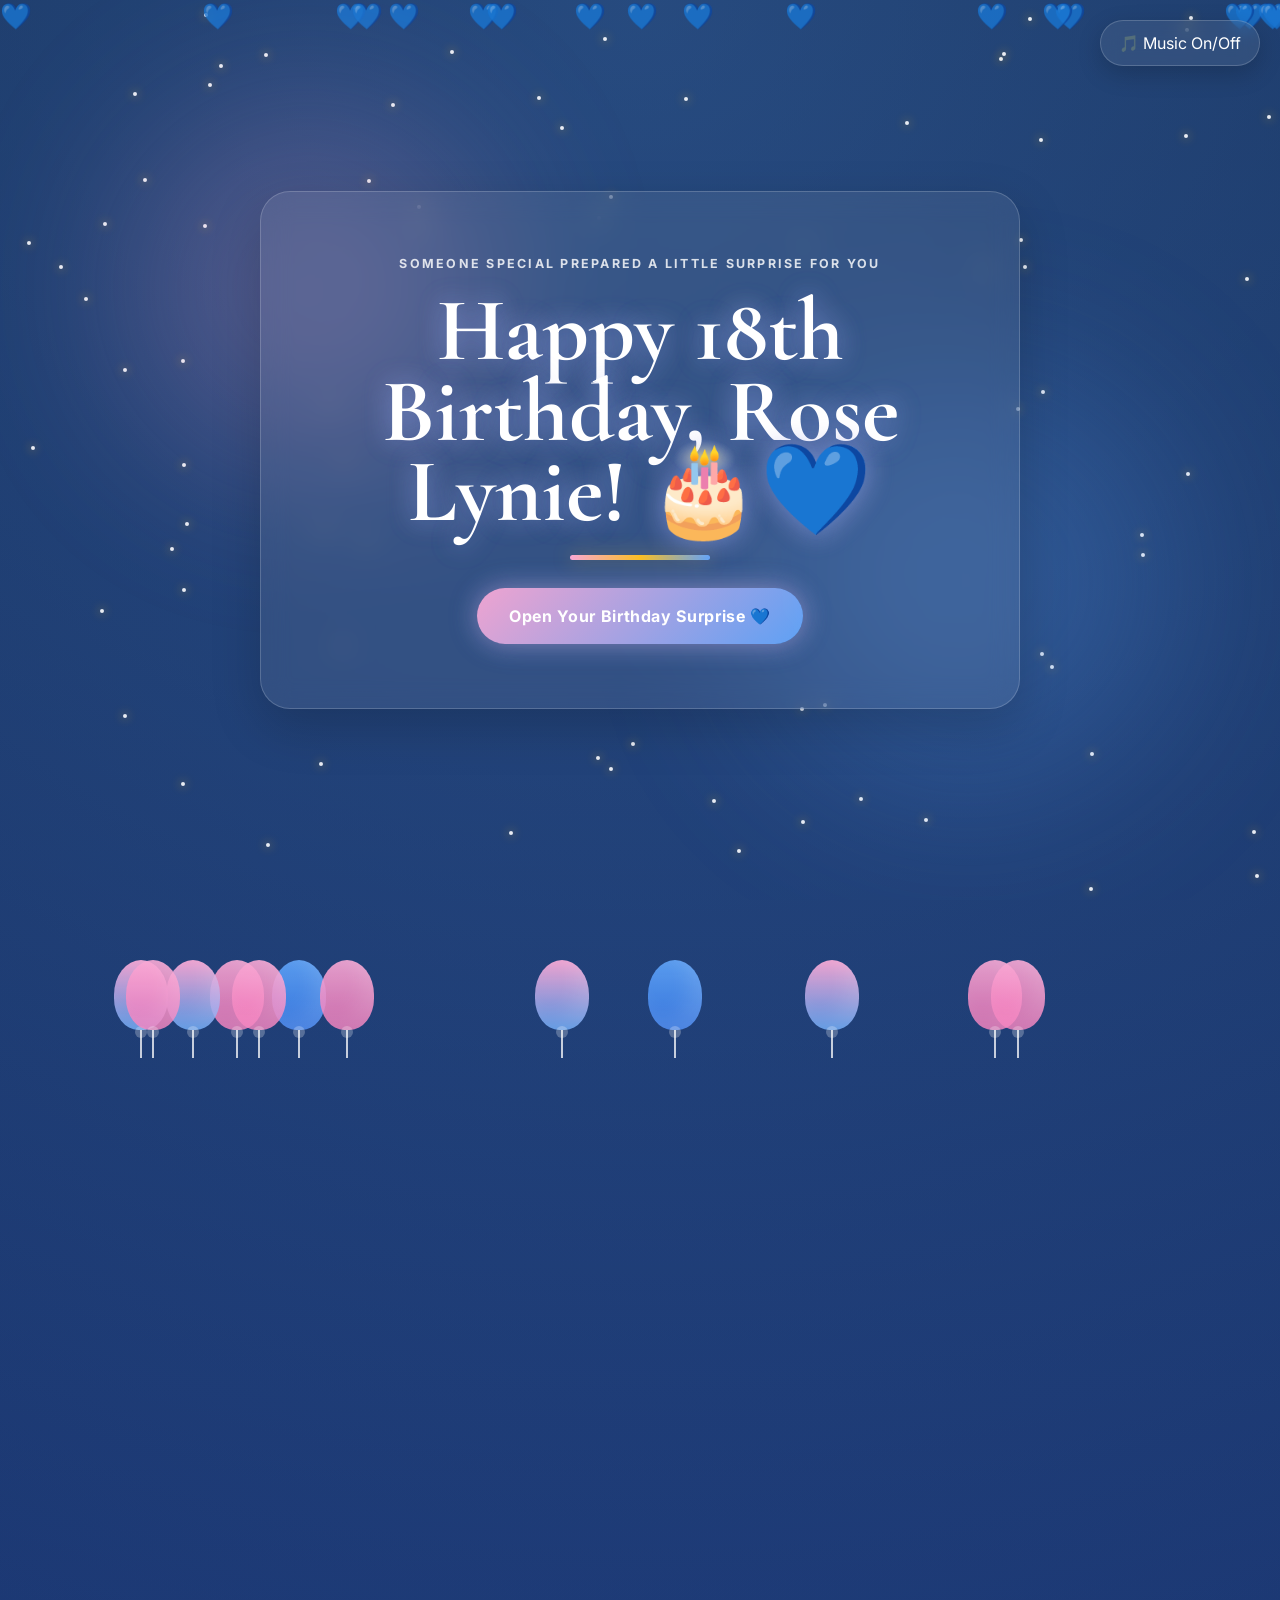
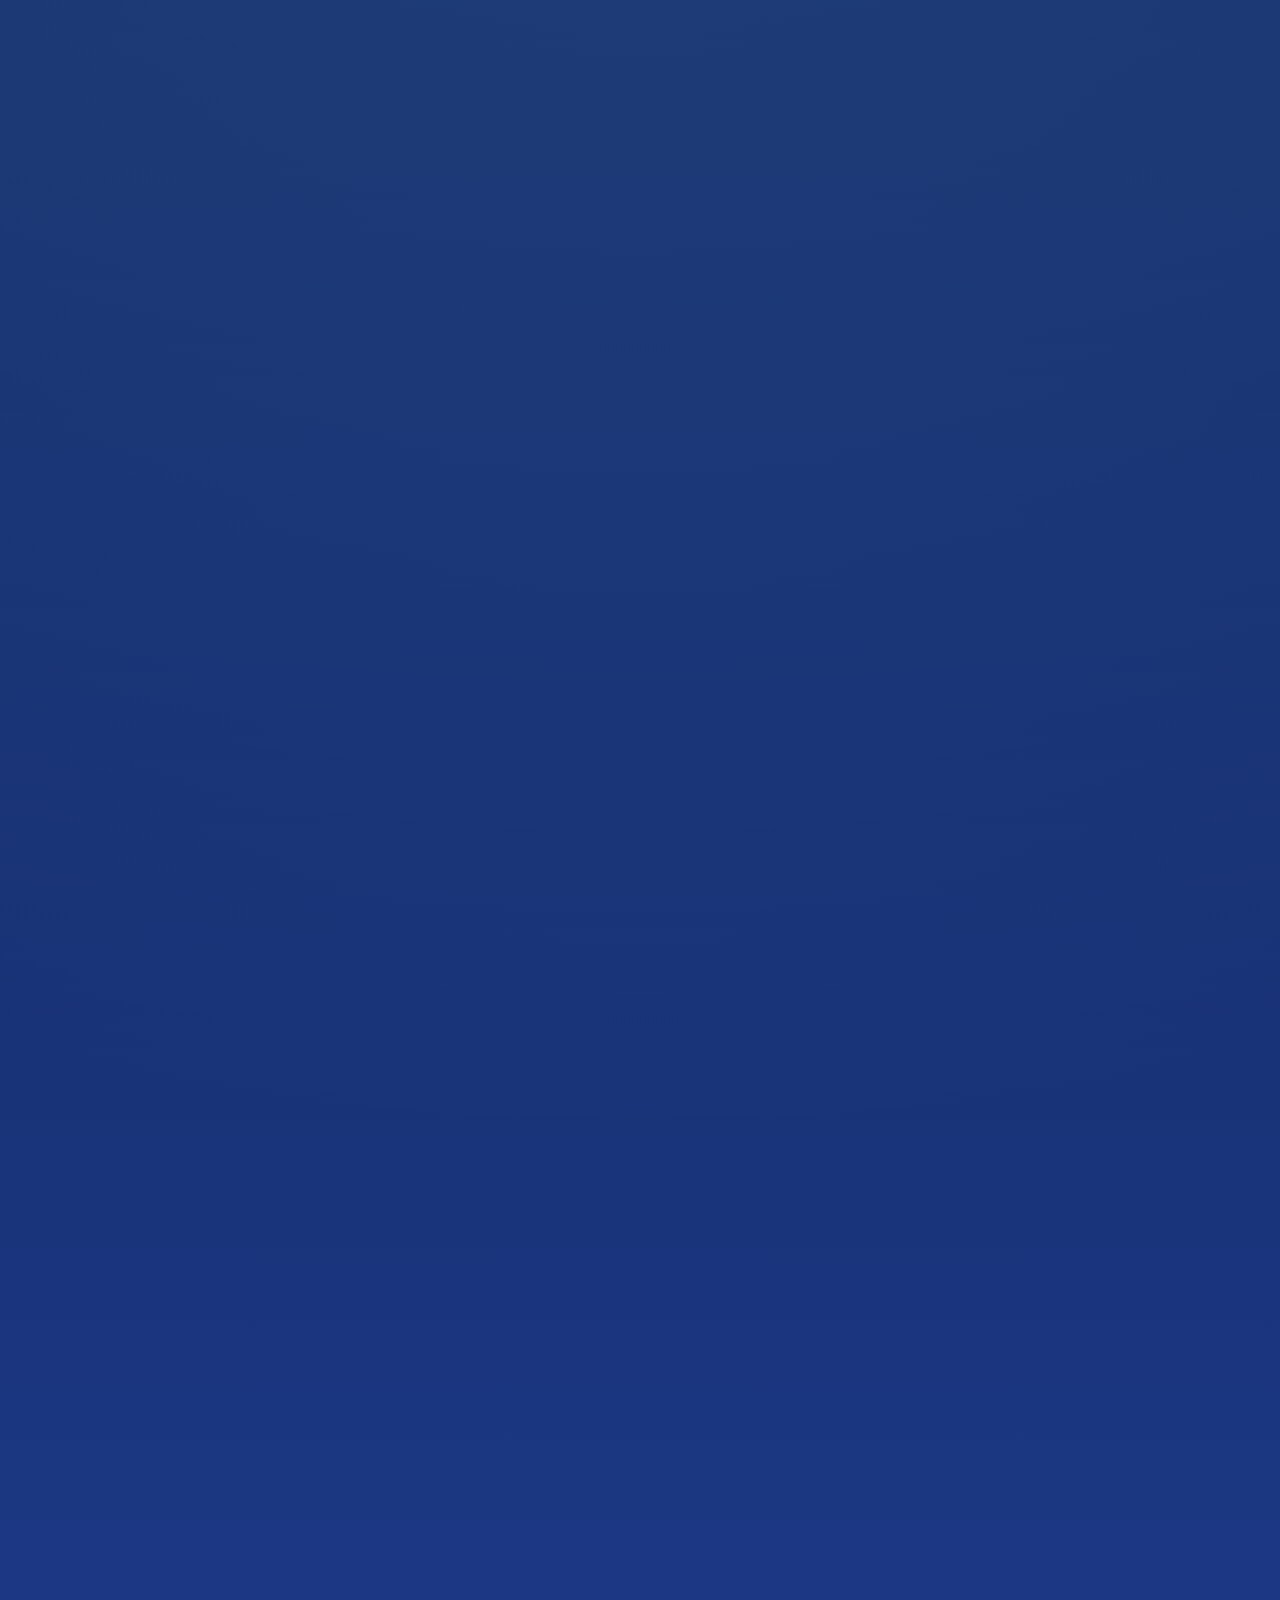
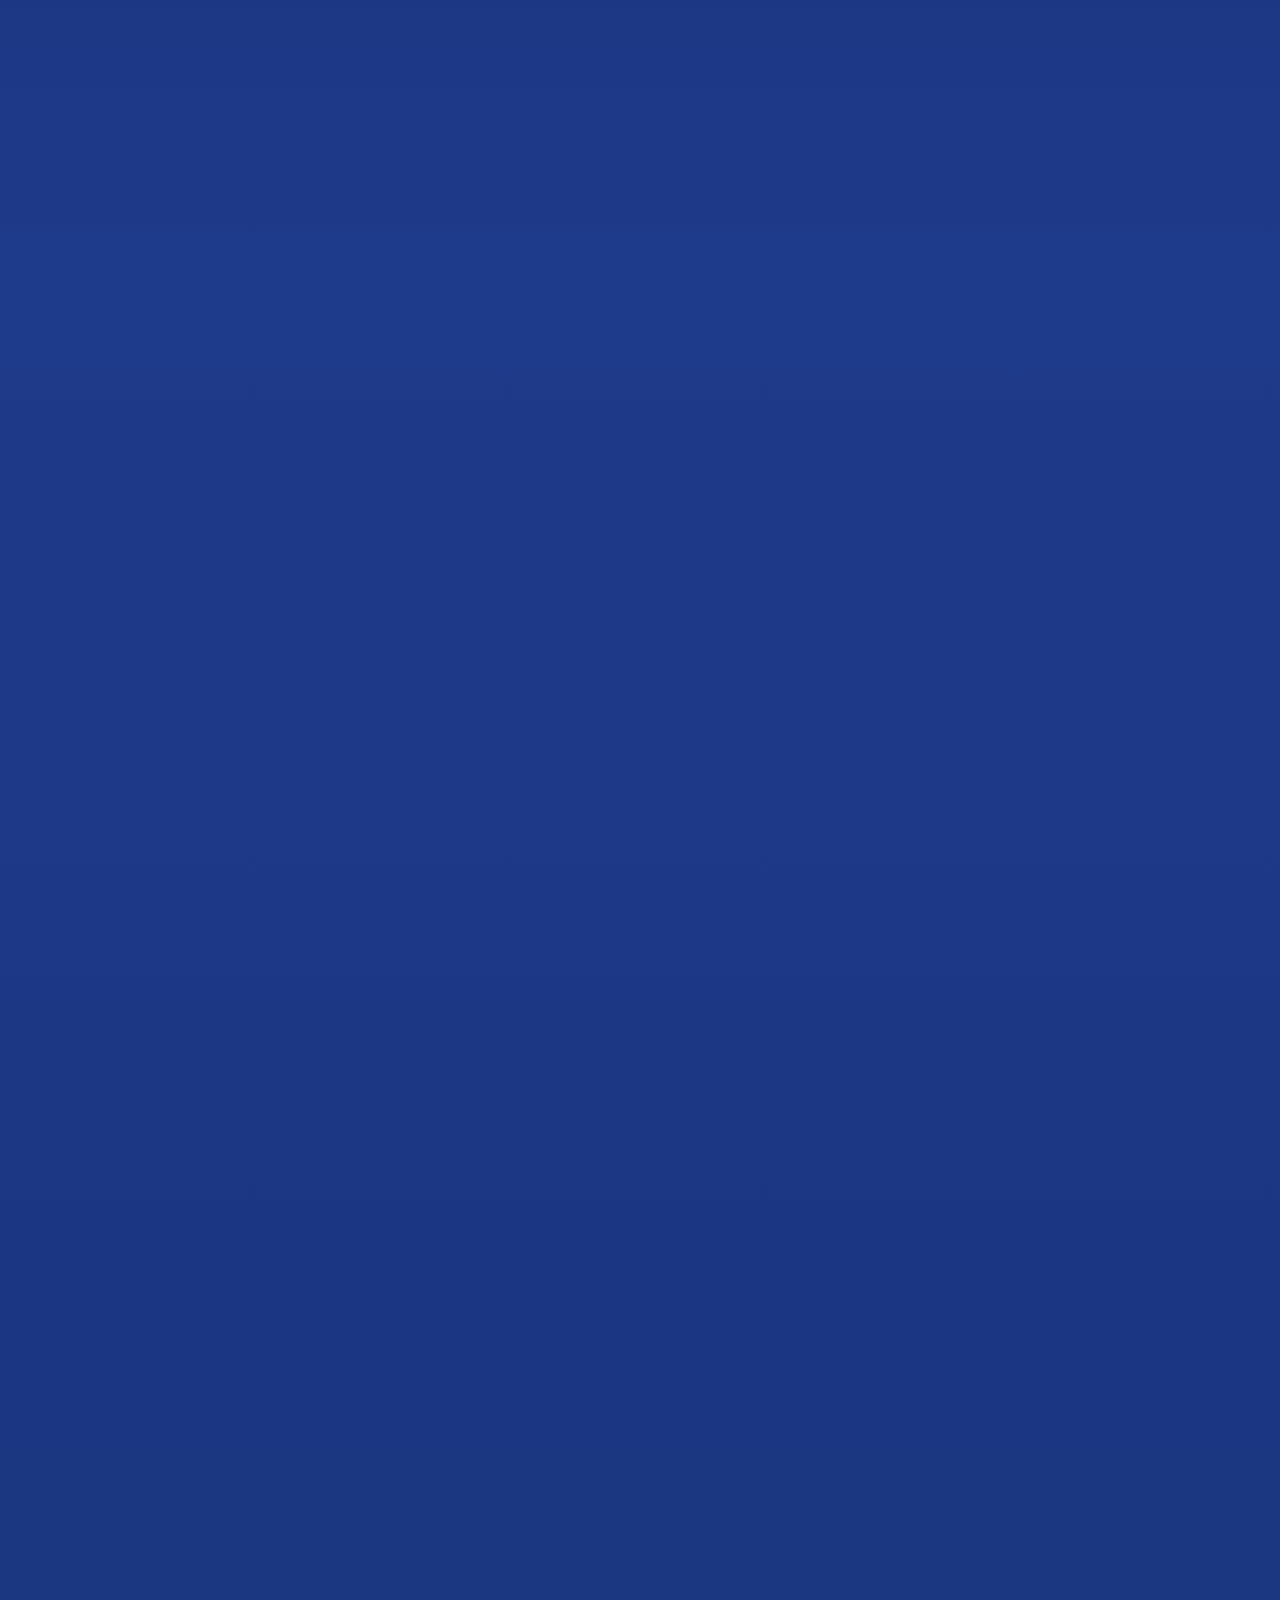
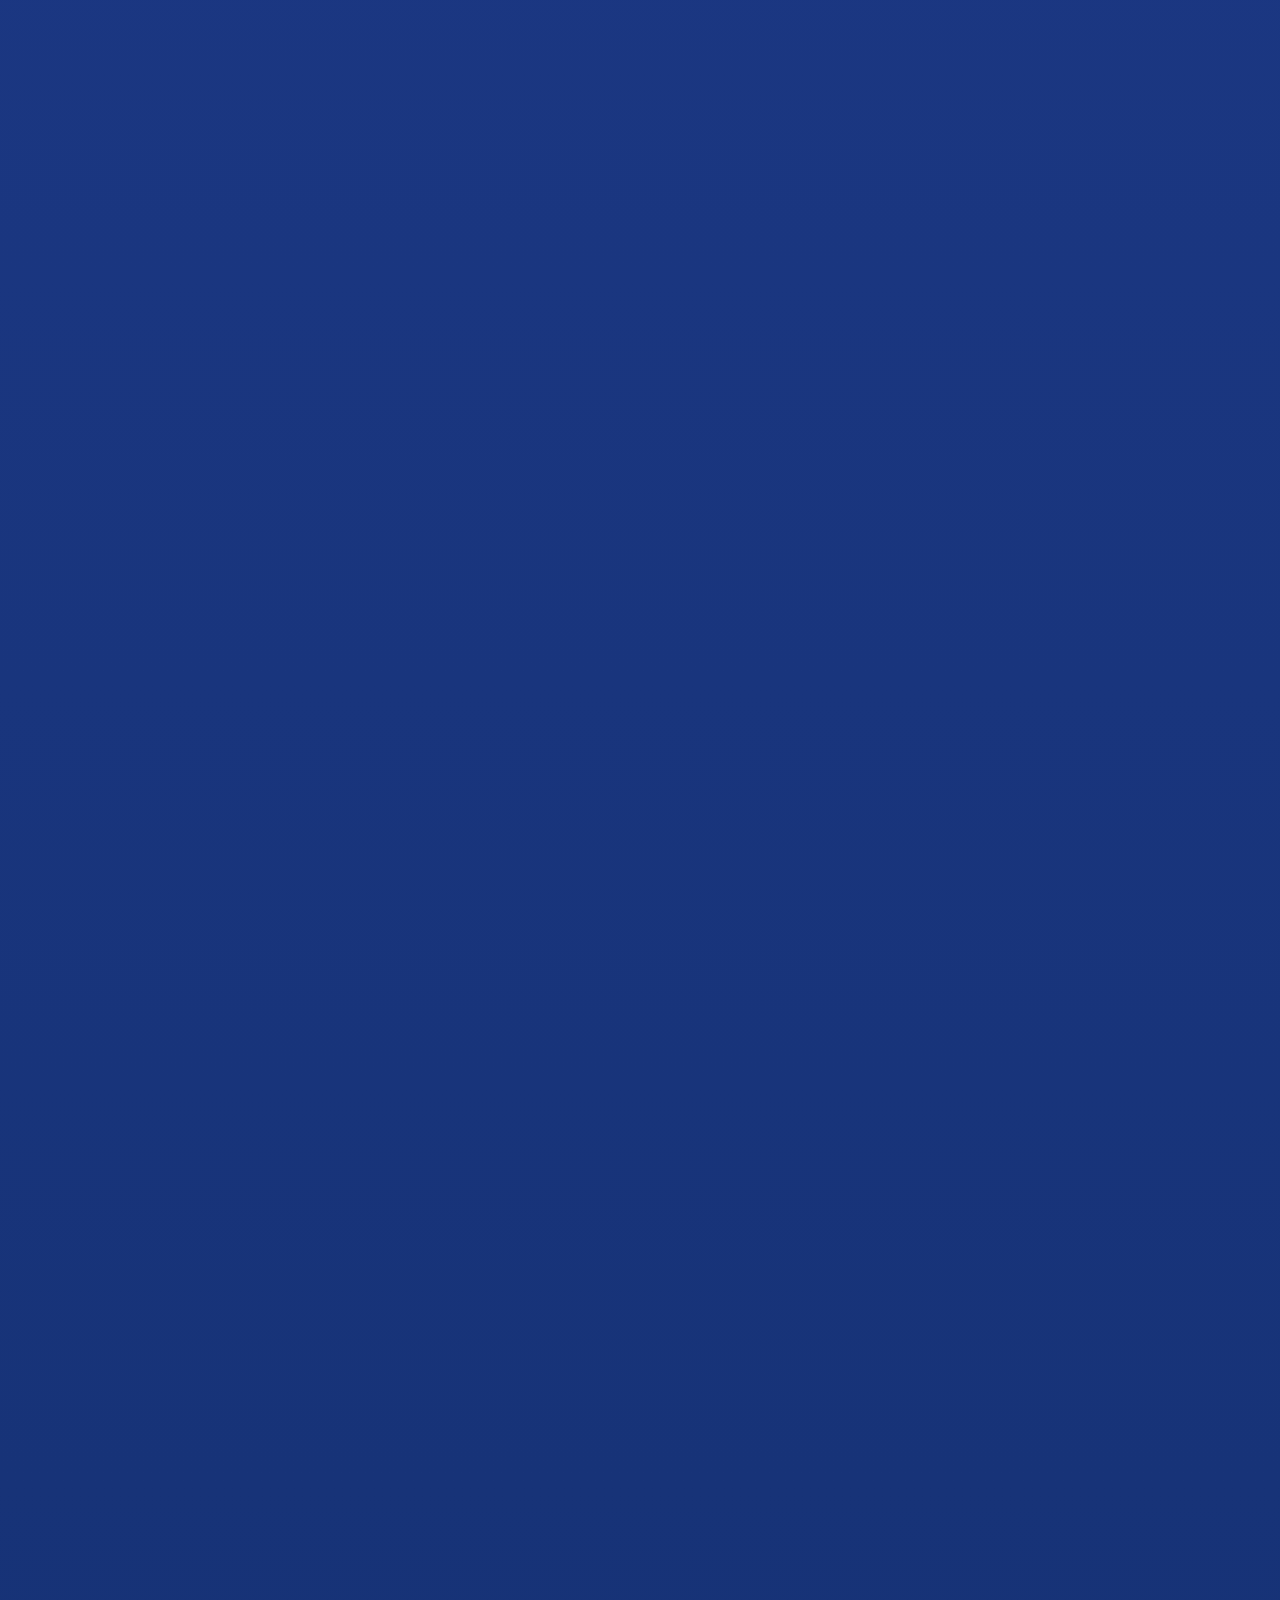
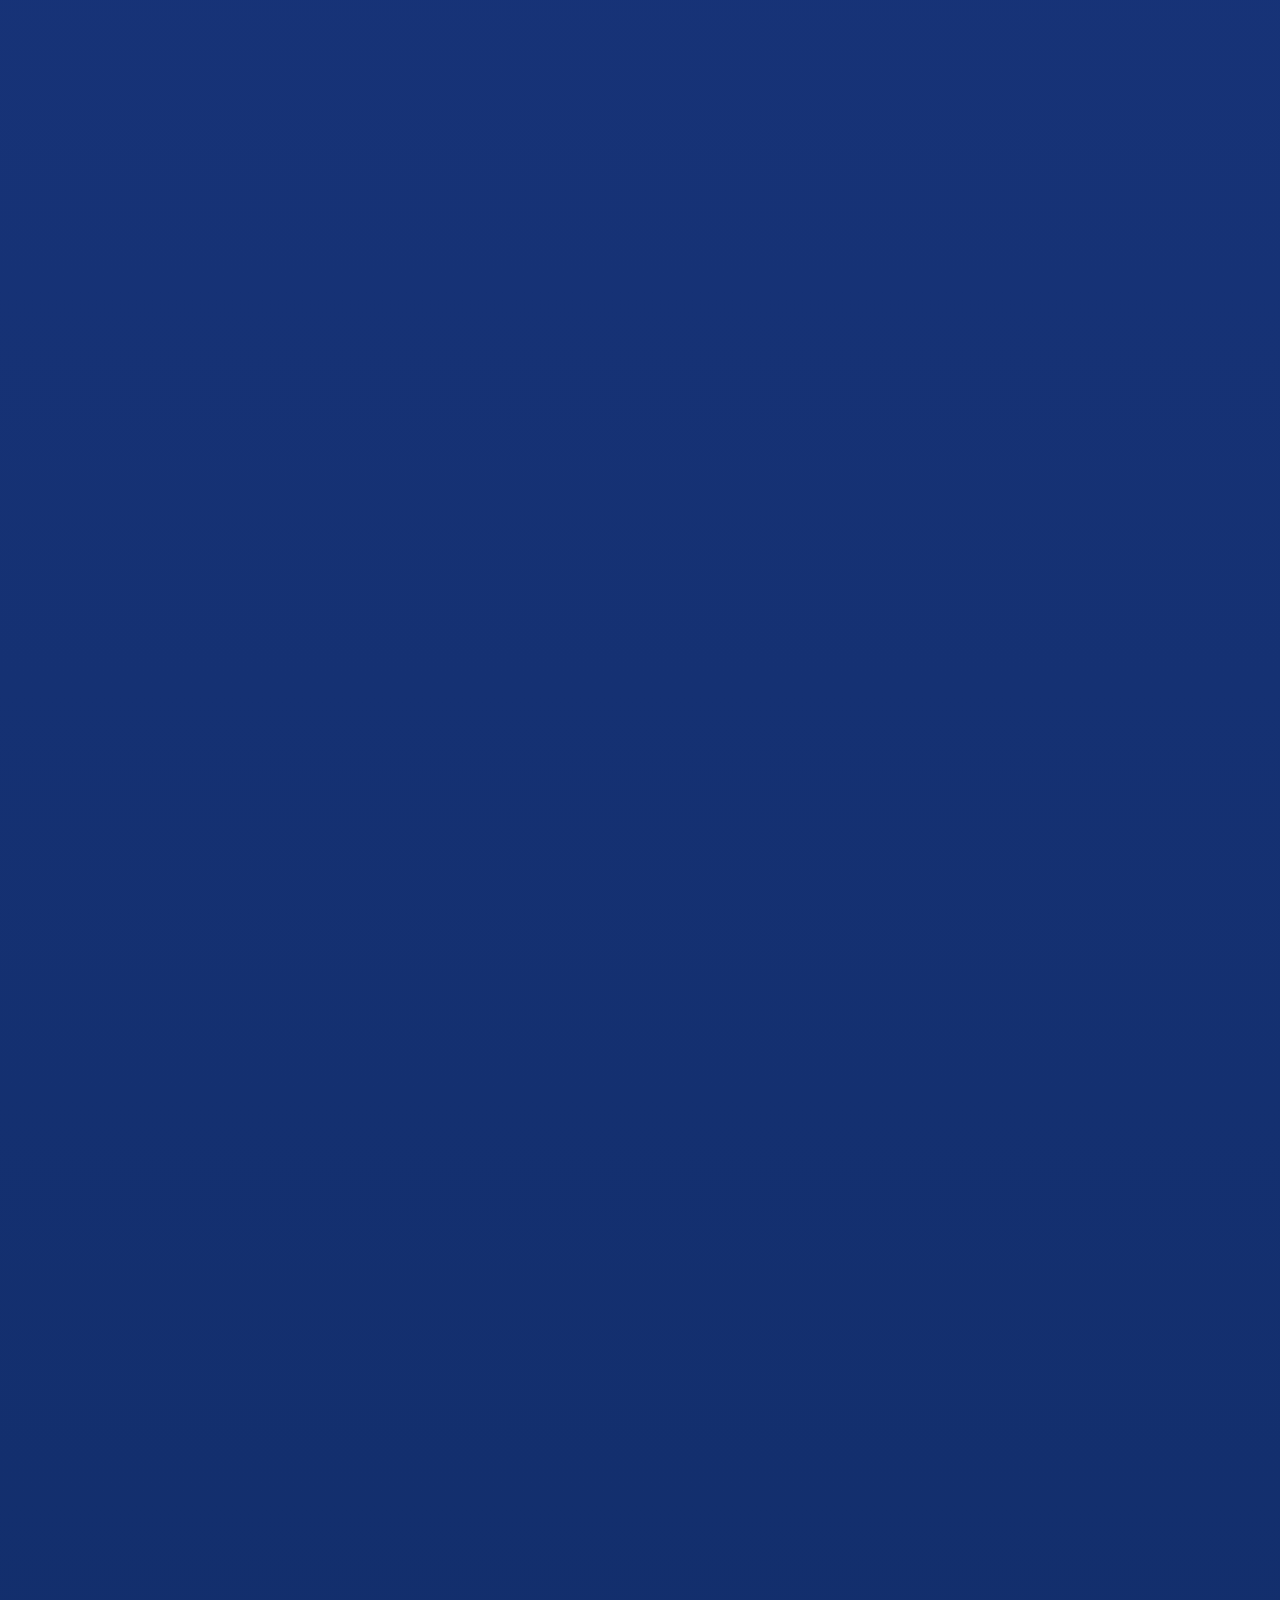
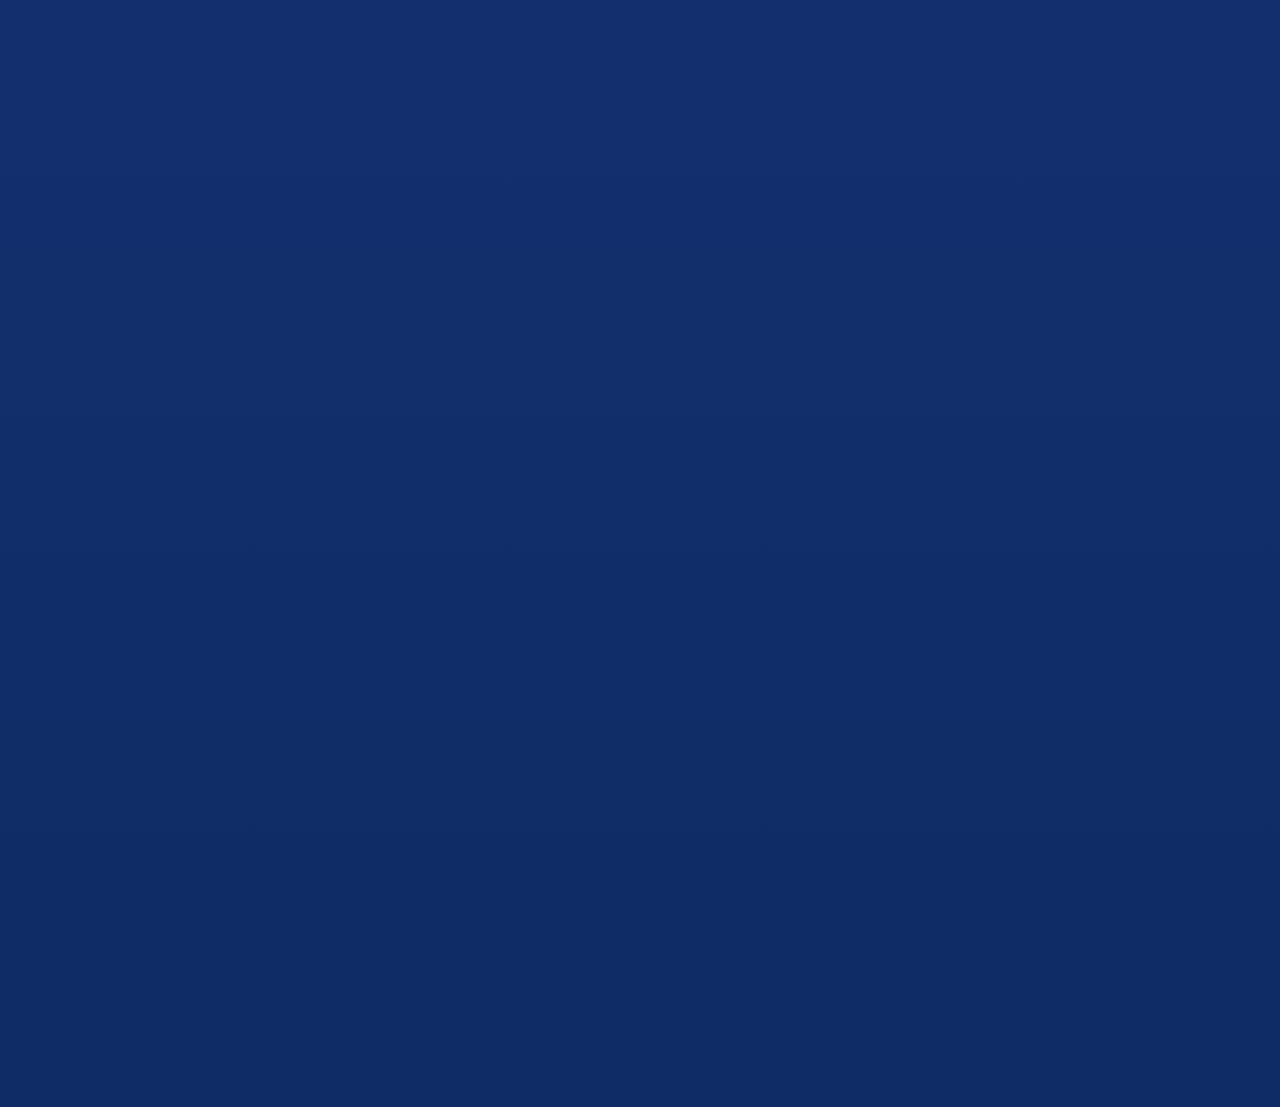
==== commit 5fe88d24: "Add files via upload" ====
--- a/index.html
+++ b/index.html
@@ -206,16 +206,16 @@
 
         <div class="gallery-grid">
           <figure class="memory-card">
-            <img src="https://images.unsplash.com/photo-1529156069898-49953e39b3ac?auto=format&fit=crop&w=900&q=80" alt="Memory 1" />
-            <figcaption>One of my favorite memories.</figcaption>
+            <img src="p1.png" alt="Memory 1" />
+            <figcaption>Just another reason to smile.</figcaption>
           </figure>
           <figure class="memory-card">
-            <img src="https://images.unsplash.com/photo-1517841905240-472988babdf9?auto=format&fit=crop&w=900&q=80" alt="Memory 2" />
+            <img src="p2.png" alt="Memory 2" />
             <figcaption>A moment I'll always remember.</figcaption>
           </figure>
           <figure class="memory-card">
-            <img src="https://images.unsplash.com/photo-1524504388940-b1c1722653e1?auto=format&fit=crop&w=900&q=80" alt="Memory 3" />
-            <figcaption>Just another reason to smile.</figcaption>
+            <img src="p6.png" alt="Memory 3" />
+            <figcaption>One of my favorite memories.</figcaption>
           </figure>
         </div>
       </section>
@@ -277,8 +277,7 @@
         Wait… naa pa diay koy last surprise para nimo.
 
 Ug before gyud ko mo-end ani nga message, naa koy last surprise para nimo.
-
-Karon, wala ni'y joke. Wala pud ni'y pang-flirt. Gusto lang gyud nako nga basahon nimo ni hinay-hinay
+Karon, wala ni joke. Gusto lang gyud nako nga basahon nimo ni hinay-hinay
 Salamat kay nahimo kang part sa akong life, bisan bag-o pa ta nagkaila. Salamat sa friendship nga wala gyud nako gi-expect nga mahitabo. Salamat sa atong mga storya, mga katawa, random nga chika, ug bisan sa mga gagmay nga moments nga basin para nimo ordinaryo ra, pero para nako, memories na gihapon
 Basin wala ka kabantay, pero usahay, ang imong presence alone kay makapa-better sa adlaw sa usa ka tawo
 Ug ako, usa ko ana
@@ -309,7 +308,7 @@
 Ug bisan unsa pa ang mahitabo sa future, thankful gihapon ko nga sa usa ka point sa akong life, nakaila ko ug someone like you.
 Mao ni akong last birthday wish para nimo
 Hinaot nga ang sunod nga mga chapter sa imong life mas mahimong malinawon ug mas nindot kaysa sa mga chapter nga imong naagian. Hinaot nga hatagan ka ug courage nga sundon imong mga dreams, strength nga atubangon imong mga struggles, ug mga tawo nga tinuod gyud nga maka-appreciate sa kung kinsa ka
-Ug kung puhon malibog ka sa imong life, hinaot nga mahinumdoman nimo ni:
+Ug kung puhon malibog ka sa imong life, hinaot nga mahinumdoman nimo ni
 Dili kinahanglan nga kabalo na ka sa tanan karon. 18 pa ka. Bag-o pa gyud nagsugod imong storya
 So go and live it
 Masayop ka
@@ -326,11 +325,34 @@
 And one last thing
 Kung puhon huna huna ka balik ani nga message, unta nga dili lang nimo mahinumdoman ang mga words nga akong gisulti.
 unta nga mahinumdoman nimo nga sa imong 18th birthday, naa'y usa ka friend nga tinuod gyud nga nalipay nga naa ka sa iyang life.
-Amping pirmi ha 
-Ayaw kalimti nga proud ko nimo.
-And wherever life takes you,I’ll always be rooting for you
-Happy birthday
-Imong annoying pero genuine nga friend.</p>
+And before gyud nako tapuson ni nga message, naa pa koy usa ka last surprise para nimo
+Wala lang gyud ko kabalo unsaon pag-ingon kay basin mausab ang atong friendship, or basin mahimong awkward na ta after ani. Pero gusto nako nga sa imong special day, mahimong honest ko nimo sa akong gibati
+Kabalo ka, sa sinugdanan, happy ra gyud ko nga nahimo kang friend nako. Ganahan ko makig-chika nimo, malingaw ko sa atong mga conversation, ug malipay ko bisan sa mga simple nga moments nga atong ma-share
+Pero sa kadugayan, nakabantay ko nga lahi na diay akong gibati para nimo
+Kanang usahay, makadawat lang kog message gikan nimo, makapahiyom na ko. Kanang maghulat ko nga maka-chika tika, ug usahay, bisan simple ra imong isulti, mahinumdoman gihapon nako
+Mao nang gusto na gyud nako isulti ang tinuod
+Lynie, naa koy crush nimo. Ikaw gyud akong ganahan.
+HAHAHAHA, mao na gyud ni. Wala na koy lusot!
+Pero bitaw, gusto nako nga masabtan nimo nga dili ni nako gisulti aron pugson ka nga ganahan pud ka nako. Dili pud ko nag-expect nga kinahanglan nimo tubagon dayon akong feelings.
+Kabalo ko nga naa kay mga ginikanan nga strikto, ug nasabtan nako nga naa kay mga butang nga kinahanglan nimo respetuhon ug mga limitasyon nga kinahanglan sundon. Dili nako gusto nga mahimong hinungdan sa imong problema sa inyong balay, ug dili pud nako gusto nga ibutang tika sa sitwasyon nga kinahanglan ka mamili tali sa imong family ug sa atong friendship
+I respect you, your family, and your boundaries
+Dili tika hangyoon nga magtago-tago para lang nako, ug dili tika pugson nga buhaton ang mga butang nga dili ka komportable. Kung friendship lang sa ang kaya nimo karon, okay ra gyud nako. Mas importante para nako nga komportable ka ug malinawon imong hunahuna kaysa magdali ta sa usa ka butang nga dili pa angay sa panahon
+Dili man kinahanglan nga magdali ang tanan, di ba? Usahay, mas nindot nga hinay-hinay lang, magkaila pa ta pag-ayo, magtinahuray, ug pasagdan ang panahon nga ipakita kung asa ta padulong
+Dili ko makasaad nga perfect ko nga tawo, pero makasaad ko nga maningkamot ko nga mahimong sincere ug respetado sa imong feelings. Dili nako gusto nga mahimong pressure ang akong pagkagusto nimo. Gusto nako nga kung makigstorya ka nako, malipay ka ug komportable ka, dili kay mabug-atan ka sa akong gibati
+Ug kung dili pa gyud ka ready sa bisan unsang romantic nga butang, respetuhon nako na.
+Kay para nako, ang tinuod nga pagkagusto sa usa ka tawo dili lang kay gusto nimo nga mahimong imoha siya. Apil pud ana ang pagrespeto sa iyang panahon, iyang desisyon, ug sa mga butang nga importante sa iyang kinabuhi
+Mao nang dili tika pagadali-on. Dili kinahanglan nga karon dayon naa nay label ang atong friendship. Malipay gihapon ko nga makaila pa tika ug mahimong part sa imong life isip friend
+Pero syempre, dili nako ikalimod nga malipay ko kung puhon, kung ready na ka ug kung okay ra sa imong situation, hatagan pud ko nimo ug chance nga mahimong mas special pa kaysa kuya2 HAHAHAHA
+For now, gusto lang nako nga ma-enjoy nimo imong 18th birthday. Amping pirmi, pag-focus sa imong dreams, paminawa ang mga tambag sa imong family, ug ayaw kalimti nga naa kay kaugalingong future nga angay nimo paningkamotan
+Ug bisan unsa pa ang imong tubag sa akong confession, thankful gihapon ko nga nakaila ko nimo
+And again Happy 18th birthday sa girl nga akong giila isip maldita na friend, pero sa tinuod lang, naa na diay koy crush
+Thank you kay nahimo kang part sa akong life. I hope nga daghan pa ta'g memories nga buhaton, daghan pa ta'g kataw-an, ug daghan pa ta'g mahibaw-an bahin sa usag usa
+And who knows? Basin ang panahon maoy motubag sa mga pangutana nga dili pa nato matubag karon
+Pero for now, walay pressure, walay pagdali, ug walay kinahanglan nga usbon dayon
+Gusto lang tika nga mahibaw-an nga ganahan ko nimo, sincere ko sa akong gibati, ug respetuhon nako kung unsa man ang imong desisyon
+Happy birthday, pretty girl. Amping kanunay, ug hinaot nga mahimong nindot ug malipayon ang imong bag-ong chapter sa life
+And yes, surprise gyud ni kay ang imong kuya2 nga sige ra'g joke-joke, ni-confess na gyud sa katapusan HAHAHAHA
+I like you, and I'm happy nga nakaila ko nimo. That's my little birthday surprise for you 🤍</p>
         </div>
       </section>
 
